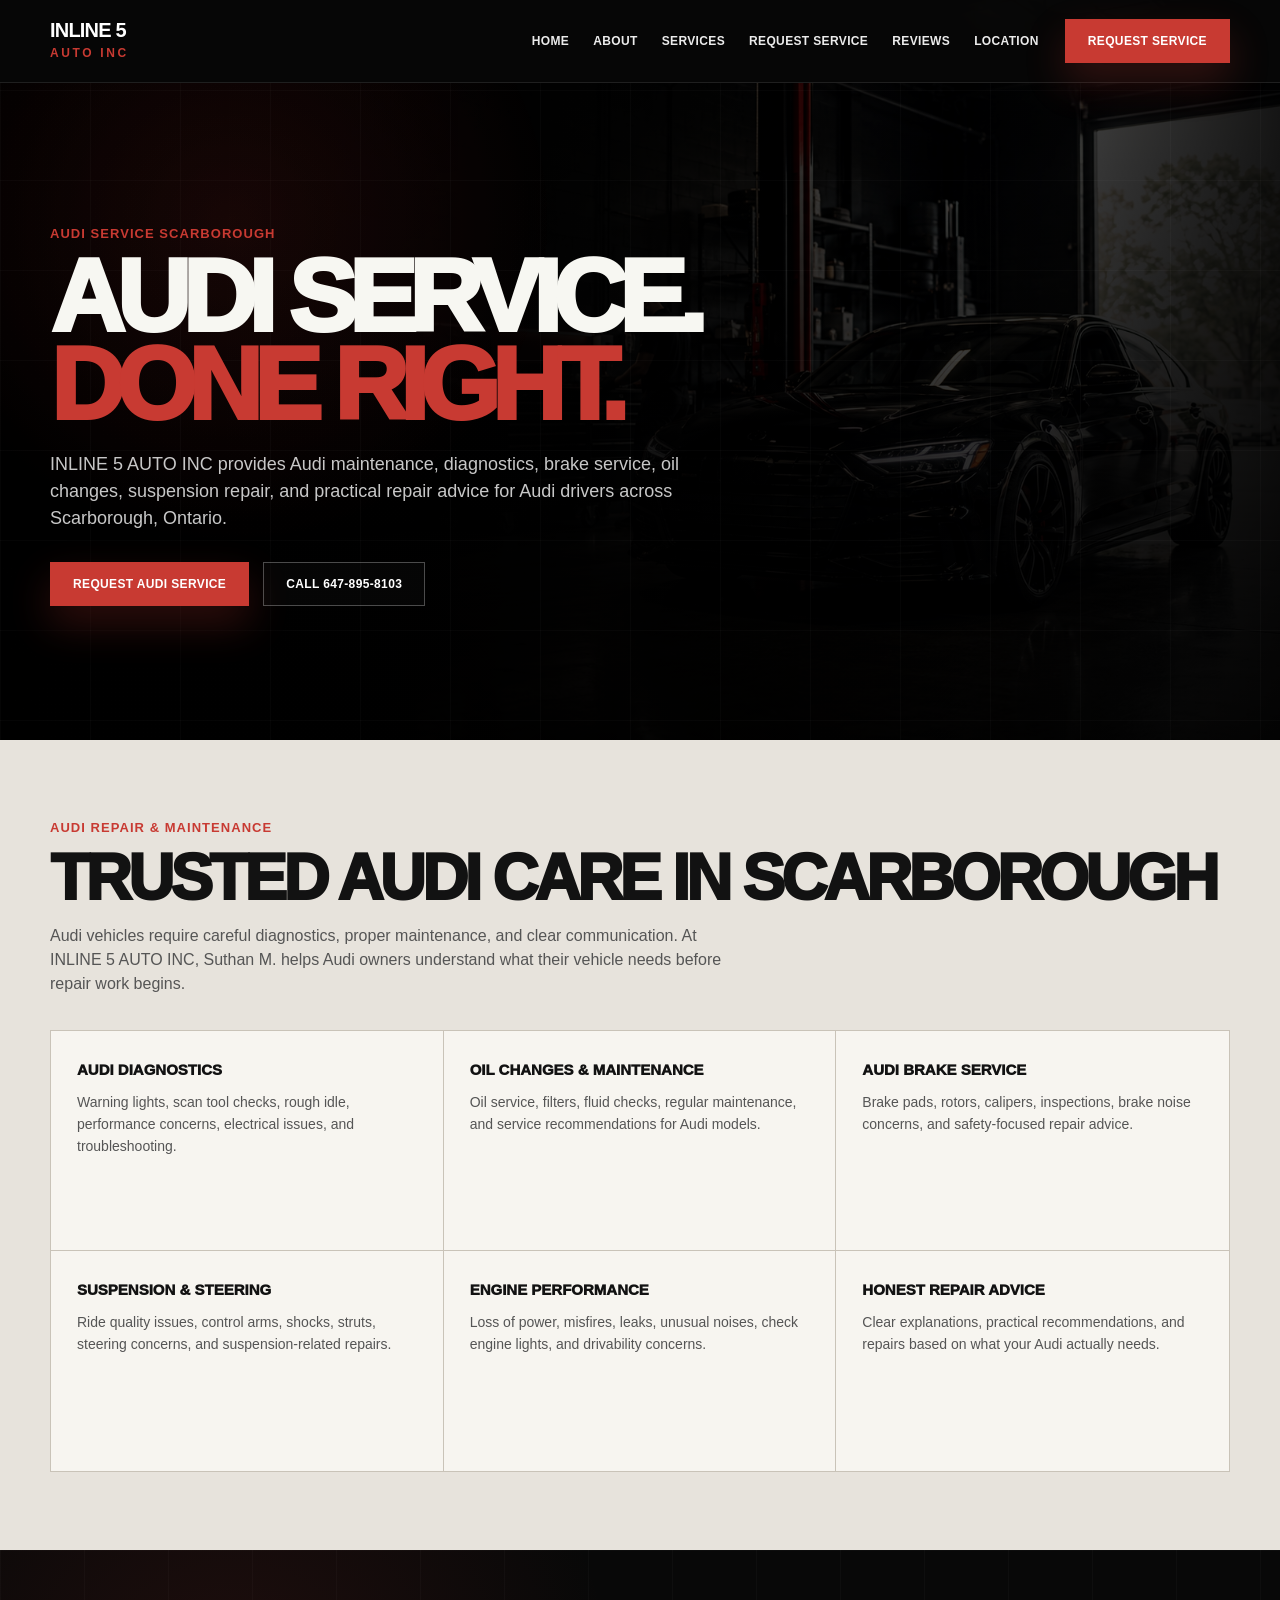
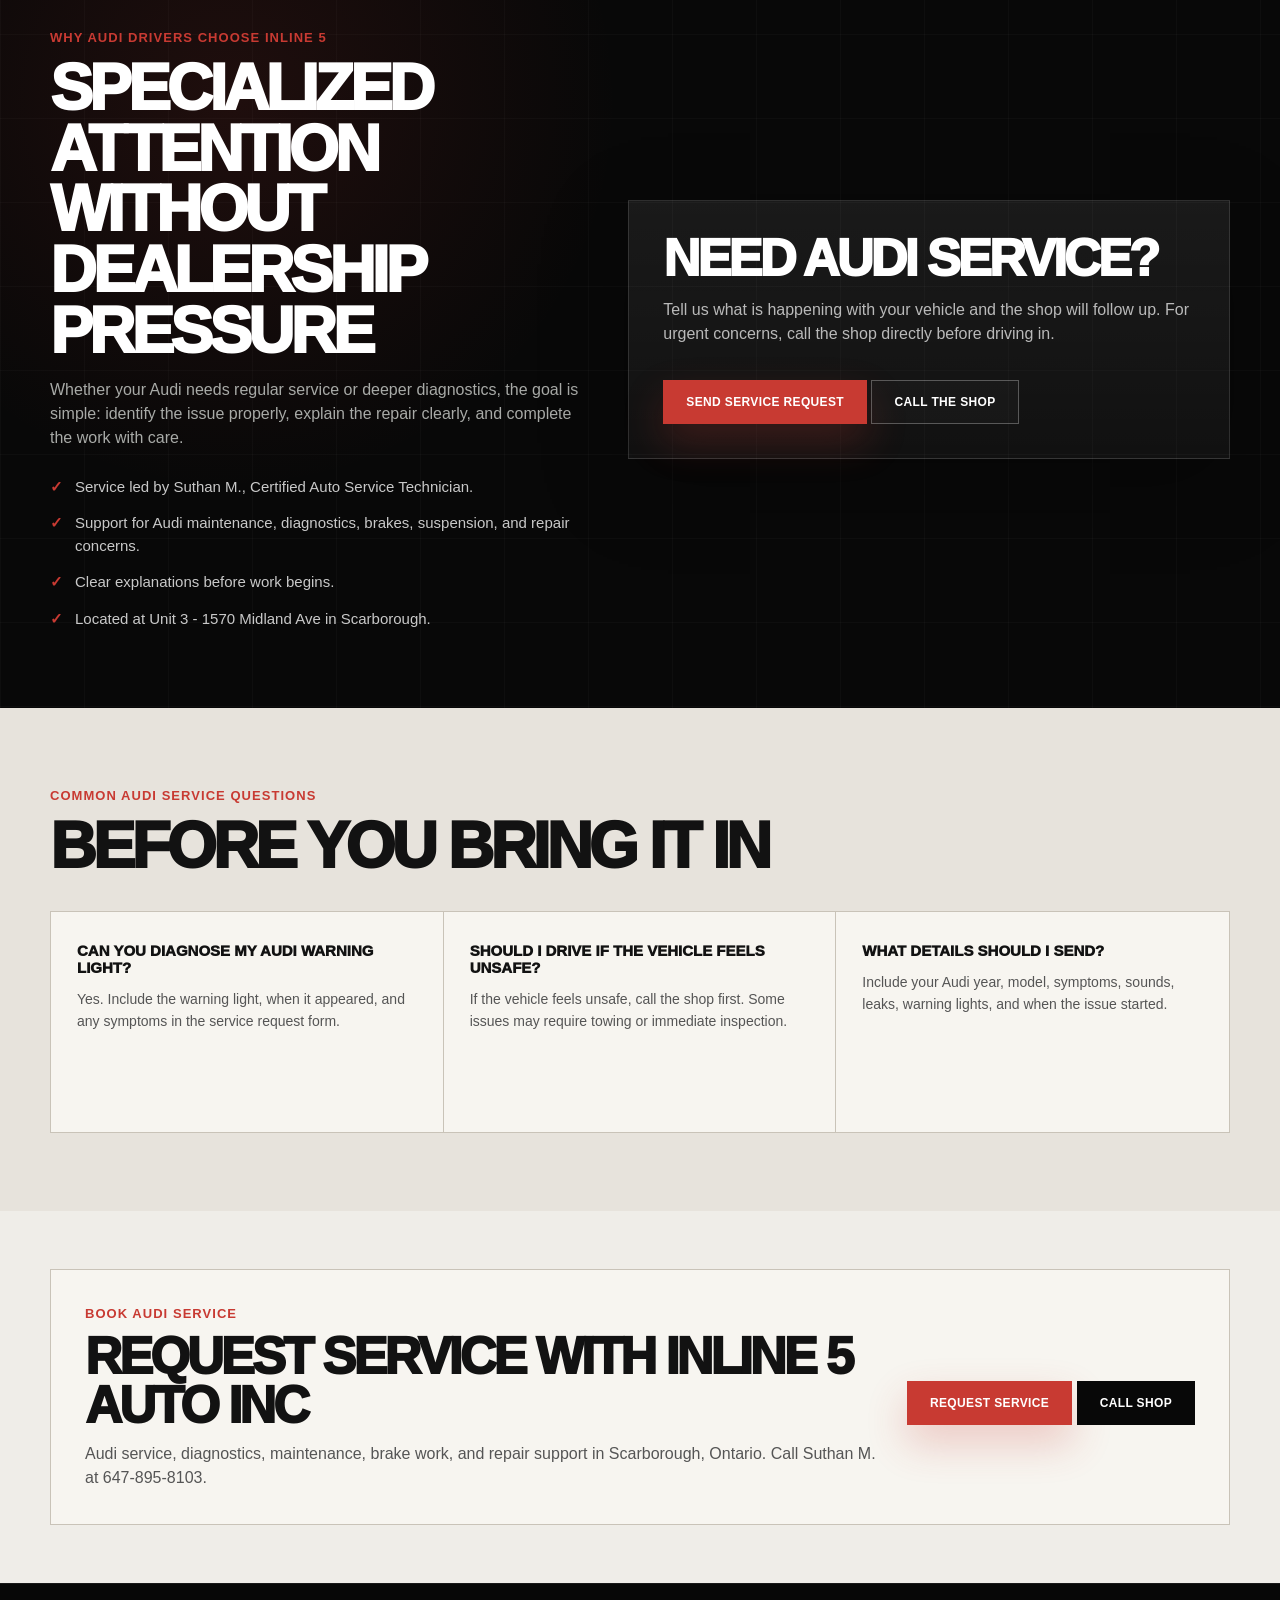
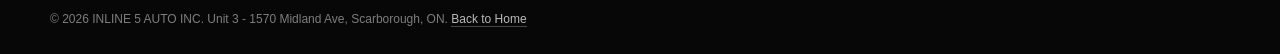
==== audi-service-scarborough.html @ 6f933001 "Add service SEO pages and homepage links" ====
﻿<!DOCTYPE html>
<html lang="en">
<head>
  <meta charset="UTF-8" />
  <meta name="viewport" content="width=device-width, initial-scale=1.0" />

  <link rel="icon" href="/assets/imgs/inline5.svg" type="image/svg+xml" />
  <link rel="shortcut icon" href="/assets/imgs/inline5.svg" type="image/svg+xml" />

  <title>Audi Service Scarborough | INLINE 5 AUTO INC</title>
  <meta
    name="description"
    content="INLINE 5 AUTO INC provides Audi service, diagnostics, oil changes, brake service, suspension repair and maintenance in Scarborough, Ontario. Call Suthan M. at 647-895-8103."
  />

  <meta name="robots" content="index, follow" />
  <meta name="theme-color" content="#070707" />
  <link rel="canonical" href="https://inline5autoinc.ca/audi-service-scarborough.html" />

  <meta property="og:title" content="Audi Service Scarborough | INLINE 5 AUTO INC" />
  <meta property="og:description" content="Audi diagnostics, maintenance, brake service, oil changes and repair support in Scarborough, Ontario." />
  <meta property="og:type" content="website" />
  <meta property="og:url" content="https://inline5autoinc.ca/audi-service-scarborough.html" />
  <meta property="og:site_name" content="INLINE 5 AUTO INC" />
  <meta property="og:image" content="https://inline5autoinc.ca/assets/imgs/Inline5autocard.png" />

  <script type="application/ld+json">
  {
    "@context": "https://schema.org",
    "@type": "Service",
    "name": "Audi Service in Scarborough",
    "serviceType": "Audi repair, diagnostics and maintenance",
    "provider": {
      "@type": "AutoRepair",
      "name": "INLINE 5 AUTO INC",
      "url": "https://inline5autoinc.ca/",
      "telephone": "+1-647-895-8103",
      "address": {
        "@type": "PostalAddress",
        "streetAddress": "Unit 3 - 1570 Midland Ave",
        "addressLocality": "Scarborough",
        "addressRegion": "ON",
        "addressCountry": "CA"
      }
    },
    "areaServed": {
      "@type": "Place",
      "name": "Scarborough, Ontario"
    },
    "url": "https://inline5autoinc.ca/audi-service-scarborough.html"
  }
  </script>

  <style>
    :root {
      --bg: #070707;
      --text: #f7f7f2;
      --muted: #a8aaa7;
      --red: #c83a32;
      --red-bright: #d84840;
      --off: #e7e3dc;
      --stone-soft: #efede8;
      --card-light: #f7f5f0;
      --dark-text: #121212;
      --line-light: #c9c3b8;
      --container: 1180px;
      --shadow: 0 24px 80px rgba(0, 0, 0, 0.28);
    }

    * {
      margin: 0;
      padding: 0;
      box-sizing: border-box;
    }

    html {
      scroll-behavior: smooth;
    }

    body {
      font-family: Arial, Helvetica, sans-serif;
      background: var(--bg);
      color: var(--text);
      line-height: 1.5;
      overflow-x: hidden;
    }

    img {
      width: 100%;
      display: block;
    }

    a {
      color: inherit;
      text-decoration: none;
    }

    .container {
      width: min(var(--container), calc(100% - 40px));
      margin: 0 auto;
    }

    .btn {
      display: inline-flex;
      align-items: center;
      justify-content: center;
      gap: 10px;
      border: 1px solid transparent;
      padding: 15px 22px;
      font-size: 12px;
      line-height: 1;
      font-weight: 900;
      text-transform: uppercase;
      letter-spacing: 0.03em;
      cursor: pointer;
      transition: 0.25s ease;
      white-space: nowrap;
    }

    .btn-primary {
      background: var(--red);
      color: white;
      box-shadow: 0 18px 40px rgba(200, 58, 50, 0.24);
    }

    .btn-primary:hover {
      background: var(--red-bright);
      transform: translateY(-2px);
    }

    .btn-outline {
      border-color: rgba(255, 255, 255, 0.28);
      color: white;
      background: rgba(255, 255, 255, 0.02);
    }

    .btn-outline:hover {
      background: white;
      color: black;
    }

    .eyebrow {
      color: var(--red);
      font-size: 13px;
      font-weight: 900;
      letter-spacing: 0.08em;
      text-transform: uppercase;
      margin-bottom: 10px;
    }

    .section-title {
      font-size: clamp(34px, 5vw, 64px);
      line-height: 0.95;
      letter-spacing: -0.06em;
      text-transform: uppercase;
      font-weight: 950;
    }

    .section-copy {
      color: var(--muted);
      max-width: 680px;
      margin-top: 16px;
      font-size: 16px;
    }

    .header {
      position: fixed;
      top: 0;
      left: 0;
      width: 100%;
      z-index: 50;
      background: rgba(7, 7, 7, 0.96);
      backdrop-filter: blur(18px);
      border-bottom: 1px solid rgba(255, 255, 255, 0.1);
    }

    .nav {
      height: 82px;
      display: flex;
      align-items: center;
      justify-content: space-between;
      gap: 26px;
    }

    .brand strong {
      display: block;
      color: white;
      font-size: 20px;
      line-height: 0.9;
      letter-spacing: -0.04em;
      text-transform: uppercase;
    }

    .brand span {
      display: block;
      color: var(--red);
      font-size: 12px;
      font-weight: 900;
      letter-spacing: 0.22em;
      text-transform: uppercase;
      margin-top: 5px;
    }

    .nav-links {
      display: flex;
      align-items: center;
      gap: 24px;
      margin-left: auto;
    }

    .nav-links a {
      color: white;
      font-size: 12px;
      font-weight: 900;
      letter-spacing: 0.03em;
      text-transform: uppercase;
      opacity: 0.92;
    }

    .hero {
      min-height: 740px;
      position: relative;
      display: flex;
      align-items: center;
      overflow: hidden;
      isolation: isolate;
      background: #060606;
      padding-top: 90px;
    }

    .hero::before {
      content: "";
      position: absolute;
      inset: 0;
      background:
        linear-gradient(90deg, rgba(0, 0, 0, 0.97) 0%, rgba(0, 0, 0, 0.86) 42%, rgba(0, 0, 0, 0.28) 75%, rgba(0, 0, 0, 0.82) 100%),
        linear-gradient(to bottom, rgba(0, 0, 0, 0.35), rgba(0, 0, 0, 0.92));
      z-index: -1;
    }

    .hero::after {
      content: "";
      position: absolute;
      inset: 0;
      background-image:
        radial-gradient(circle at 18% 30%, rgba(200, 58, 50, 0.18), transparent 28%),
        linear-gradient(rgba(255, 255, 255, 0.035) 1px, transparent 1px),
        linear-gradient(90deg, rgba(255, 255, 255, 0.035) 1px, transparent 1px);
      background-size: auto, 90px 90px, 90px 90px;
      z-index: -1;
      opacity: 0.65;
    }

    .hero-bg {
      position: absolute;
      inset: 0;
      z-index: -2;
    }

    .hero-bg img {
      height: 100%;
      object-fit: cover;
      object-position: center right;
      filter: saturate(0.95) contrast(1.08) brightness(0.82);
    }

    .hero-content {
      max-width: 760px;
    }

    .hero h1 {
      font-size: clamp(58px, 8vw, 112px);
      line-height: 0.86;
      letter-spacing: -0.08em;
      text-transform: uppercase;
      font-weight: 1000;
    }

    .hero h1 span {
      color: var(--red);
      display: block;
    }

    .hero p {
      color: rgba(255, 255, 255, 0.78);
      max-width: 640px;
      font-size: 18px;
      margin: 22px 0 30px;
    }

    .hero-buttons {
      display: flex;
      gap: 14px;
      flex-wrap: wrap;
    }

    .section-light {
      background: var(--off);
      color: var(--dark-text);
      padding: 78px 0;
    }

    .section-dark {
      background:
        radial-gradient(circle at 18% 20%, rgba(200, 58, 50, 0.12), transparent 32%),
        linear-gradient(rgba(255, 255, 255, 0.025) 1px, transparent 1px),
        linear-gradient(90deg, rgba(255, 255, 255, 0.025) 1px, transparent 1px),
        #080808;
      background-size: auto, 84px 84px, 84px 84px;
      padding: 78px 0;
      color: white;
    }

    .grid-3 {
      display: grid;
      grid-template-columns: repeat(3, 1fr);
      border: 1px solid var(--line-light);
      margin-top: 34px;
      background: var(--card-light);
    }

    .card {
      padding: 30px 26px;
      border-right: 1px solid var(--line-light);
      border-bottom: 1px solid var(--line-light);
      min-height: 220px;
    }

    .card:nth-child(3n) {
      border-right: 0;
    }

    .card:nth-last-child(-n+3) {
      border-bottom: 0;
    }

    .card h3 {
      font-size: 15px;
      line-height: 1.15;
      text-transform: uppercase;
      font-weight: 950;
      margin-bottom: 12px;
    }

    .card p {
      color: #555;
      font-size: 14px;
      line-height: 1.58;
    }

    .split {
      display: grid;
      grid-template-columns: 0.95fr 1.05fr;
      gap: 34px;
      align-items: center;
    }

    .panel {
      border: 1px solid rgba(255, 255, 255, 0.12);
      background: linear-gradient(180deg, rgba(255, 255, 255, 0.075), rgba(255, 255, 255, 0.035));
      padding: 34px;
      box-shadow: var(--shadow);
    }

    .panel h3 {
      font-size: clamp(30px, 4vw, 52px);
      line-height: 0.95;
      letter-spacing: -0.06em;
      text-transform: uppercase;
      font-weight: 1000;
      margin-bottom: 14px;
    }

    .panel p {
      color: rgba(255, 255, 255, 0.7);
      margin-bottom: 22px;
    }

    .check-list {
      display: grid;
      gap: 14px;
      margin-top: 26px;
    }

    .check-list li {
      list-style: none;
      display: flex;
      gap: 12px;
      color: rgba(255, 255, 255, 0.78);
      font-size: 15px;
    }

    .check-list li::before {
      content: "✓";
      color: var(--red);
      font-weight: 900;
    }

    .contact-strip {
      background: var(--stone-soft);
      color: var(--dark-text);
      padding: 58px 0;
    }

    .contact-box {
      display: grid;
      grid-template-columns: 1fr auto;
      align-items: center;
      gap: 24px;
      background: var(--card-light);
      border: 1px solid var(--line-light);
      padding: 34px;
    }

    .contact-box h2 {
      font-size: clamp(30px, 4vw, 52px);
      line-height: 0.95;
      letter-spacing: -0.06em;
      text-transform: uppercase;
      font-weight: 1000;
    }

    .contact-box p {
      color: #555;
      margin-top: 12px;
    }

    .footer {
      background: #070707;
      border-top: 1px solid rgba(255, 255, 255, 0.08);
      padding: 26px 0;
      color: rgba(255, 255, 255, 0.48);
      font-size: 12px;
    }

    .footer a {
      color: rgba(255, 255, 255, 0.72);
      border-bottom: 1px solid rgba(255, 255, 255, 0.25);
    }

    @media (max-width: 900px) {
      .nav-links {
        display: none;
      }

      .hero {
        min-height: auto;
        padding: 120px 0 70px;
      }

      .hero-bg img {
        object-position: 68% center;
        opacity: 0.78;
      }

      .hero h1 {
        font-size: clamp(48px, 15vw, 72px);
      }

      .grid-3,
      .split,
      .contact-box {
        grid-template-columns: 1fr;
      }

      .card,
      .card:nth-child(3n) {
        border-right: 0;
      }

      .card {
        border-bottom: 1px solid var(--line-light);
      }

      .card:last-child {
        border-bottom: 0;
      }

      .section-light,
      .section-dark {
        padding: 56px 0;
      }

      .hero-buttons {
        display: grid;
        grid-template-columns: 1fr;
      }

      .btn {
        width: 100%;
      }
    }
  </style>
</head>

<body>
  <header class="header">
    <div class="container nav">
      <a href="/" class="brand" aria-label="INLINE 5 AUTO INC Home">
        <strong>INLINE 5</strong>
        <span>Auto Inc</span>
      </a>

      <nav class="nav-links" aria-label="Primary navigation">
        <a href="/">Home</a>
        <a href="/#about">About</a>
        <a href="/#services">Services</a>
        <a href="/#service-request">Request Service</a>
        <a href="/#reviews">Reviews</a>
        <a href="/#location">Location</a>
      </nav>

      <a class="btn btn-primary" href="/#service-request">Request Service</a>
    </div>
  </header>

  <main>
    <section class="hero">
      <div class="hero-bg">
        <img
          src="./assets/imgs/heroimage.png"
          alt="Audi service and auto repair garage in Scarborough"
          fetchpriority="high"
        />
      </div>

      <div class="container">
        <div class="hero-content">
          <div class="eyebrow">Audi Service Scarborough</div>
          <h1>Audi Service. <span>Done Right.</span></h1>
          <p>
            INLINE 5 AUTO INC provides Audi maintenance, diagnostics, brake service,
            oil changes, suspension repair, and practical repair advice for Audi drivers
            across Scarborough, Ontario.
          </p>

          <div class="hero-buttons">
            <a href="/#service-request" class="btn btn-primary">Request Audi Service</a>
            <a href="tel:16478958103" class="btn btn-outline">Call 647-895-8103</a>
          </div>
        </div>
      </div>
    </section>

    <section class="section-light">
      <div class="container">
        <div class="eyebrow">Audi Repair & Maintenance</div>
        <h2 class="section-title">Trusted Audi Care In Scarborough</h2>
        <p class="section-copy" style="color:#555;">
          Audi vehicles require careful diagnostics, proper maintenance, and clear communication.
          At INLINE 5 AUTO INC, Suthan M. helps Audi owners understand what their vehicle needs
          before repair work begins.
        </p>

        <div class="grid-3">
          <article class="card">
            <h3>Audi Diagnostics</h3>
            <p>Warning lights, scan tool checks, rough idle, performance concerns, electrical issues, and troubleshooting.</p>
          </article>

          <article class="card">
            <h3>Oil Changes & Maintenance</h3>
            <p>Oil service, filters, fluid checks, regular maintenance, and service recommendations for Audi models.</p>
          </article>

          <article class="card">
            <h3>Audi Brake Service</h3>
            <p>Brake pads, rotors, calipers, inspections, brake noise concerns, and safety-focused repair advice.</p>
          </article>

          <article class="card">
            <h3>Suspension & Steering</h3>
            <p>Ride quality issues, control arms, shocks, struts, steering concerns, and suspension-related repairs.</p>
          </article>

          <article class="card">
            <h3>Engine Performance</h3>
            <p>Loss of power, misfires, leaks, unusual noises, check engine lights, and drivability concerns.</p>
          </article>

          <article class="card">
            <h3>Honest Repair Advice</h3>
            <p>Clear explanations, practical recommendations, and repairs based on what your Audi actually needs.</p>
          </article>
        </div>
      </div>
    </section>

    <section class="section-dark">
      <div class="container split">
        <div>
          <div class="eyebrow">Why Audi Drivers Choose INLINE 5</div>
          <h2 class="section-title">Specialized Attention Without Dealership Pressure</h2>
          <p class="section-copy">
            Whether your Audi needs regular service or deeper diagnostics, the goal is simple:
            identify the issue properly, explain the repair clearly, and complete the work with care.
          </p>

          <ul class="check-list">
            <li>Service led by Suthan M., Certified Auto Service Technician.</li>
            <li>Support for Audi maintenance, diagnostics, brakes, suspension, and repair concerns.</li>
            <li>Clear explanations before work begins.</li>
            <li>Located at Unit 3 - 1570 Midland Ave in Scarborough.</li>
          </ul>
        </div>

        <div class="panel">
          <h3>Need Audi Service?</h3>
          <p>
            Tell us what is happening with your vehicle and the shop will follow up.
            For urgent concerns, call the shop directly before driving in.
          </p>

          <a href="/#service-request" class="btn btn-primary">Send Service Request</a>
          <a href="tel:16478958103" class="btn btn-outline" style="margin-top:12px;">Call The Shop</a>
        </div>
      </div>
    </section>

    <section class="section-light">
      <div class="container">
        <div class="eyebrow">Common Audi Service Questions</div>
        <h2 class="section-title">Before You Bring It In</h2>

        <div class="grid-3">
          <article class="card">
            <h3>Can You Diagnose My Audi Warning Light?</h3>
            <p>Yes. Include the warning light, when it appeared, and any symptoms in the service request form.</p>
          </article>

          <article class="card">
            <h3>Should I Drive If The Vehicle Feels Unsafe?</h3>
            <p>If the vehicle feels unsafe, call the shop first. Some issues may require towing or immediate inspection.</p>
          </article>

          <article class="card">
            <h3>What Details Should I Send?</h3>
            <p>Include your Audi year, model, symptoms, sounds, leaks, warning lights, and when the issue started.</p>
          </article>
        </div>
      </div>
    </section>

    <section class="contact-strip">
      <div class="container">
        <div class="contact-box">
          <div>
            <div class="eyebrow">Book Audi Service</div>
            <h2>Request Service With INLINE 5 AUTO INC</h2>
            <p>
              Audi service, diagnostics, maintenance, brake work, and repair support in Scarborough, Ontario.
              Call Suthan M. at 647-895-8103.
            </p>
          </div>

          <div>
            <a href="/#service-request" class="btn btn-primary">Request Service</a>
            <a href="tel:16478958103" class="btn" style="margin-top:12px;background:#080808;color:#fff;">Call Shop</a>
          </div>
        </div>
      </div>
    </section>
  </main>

  <footer class="footer">
    <div class="container">
      © 2026 INLINE 5 AUTO INC. Unit 3 - 1570 Midland Ave, Scarborough, ON.
      <a href="/">Back to Home</a>
    </div>
  </footer>
</body>
</html>
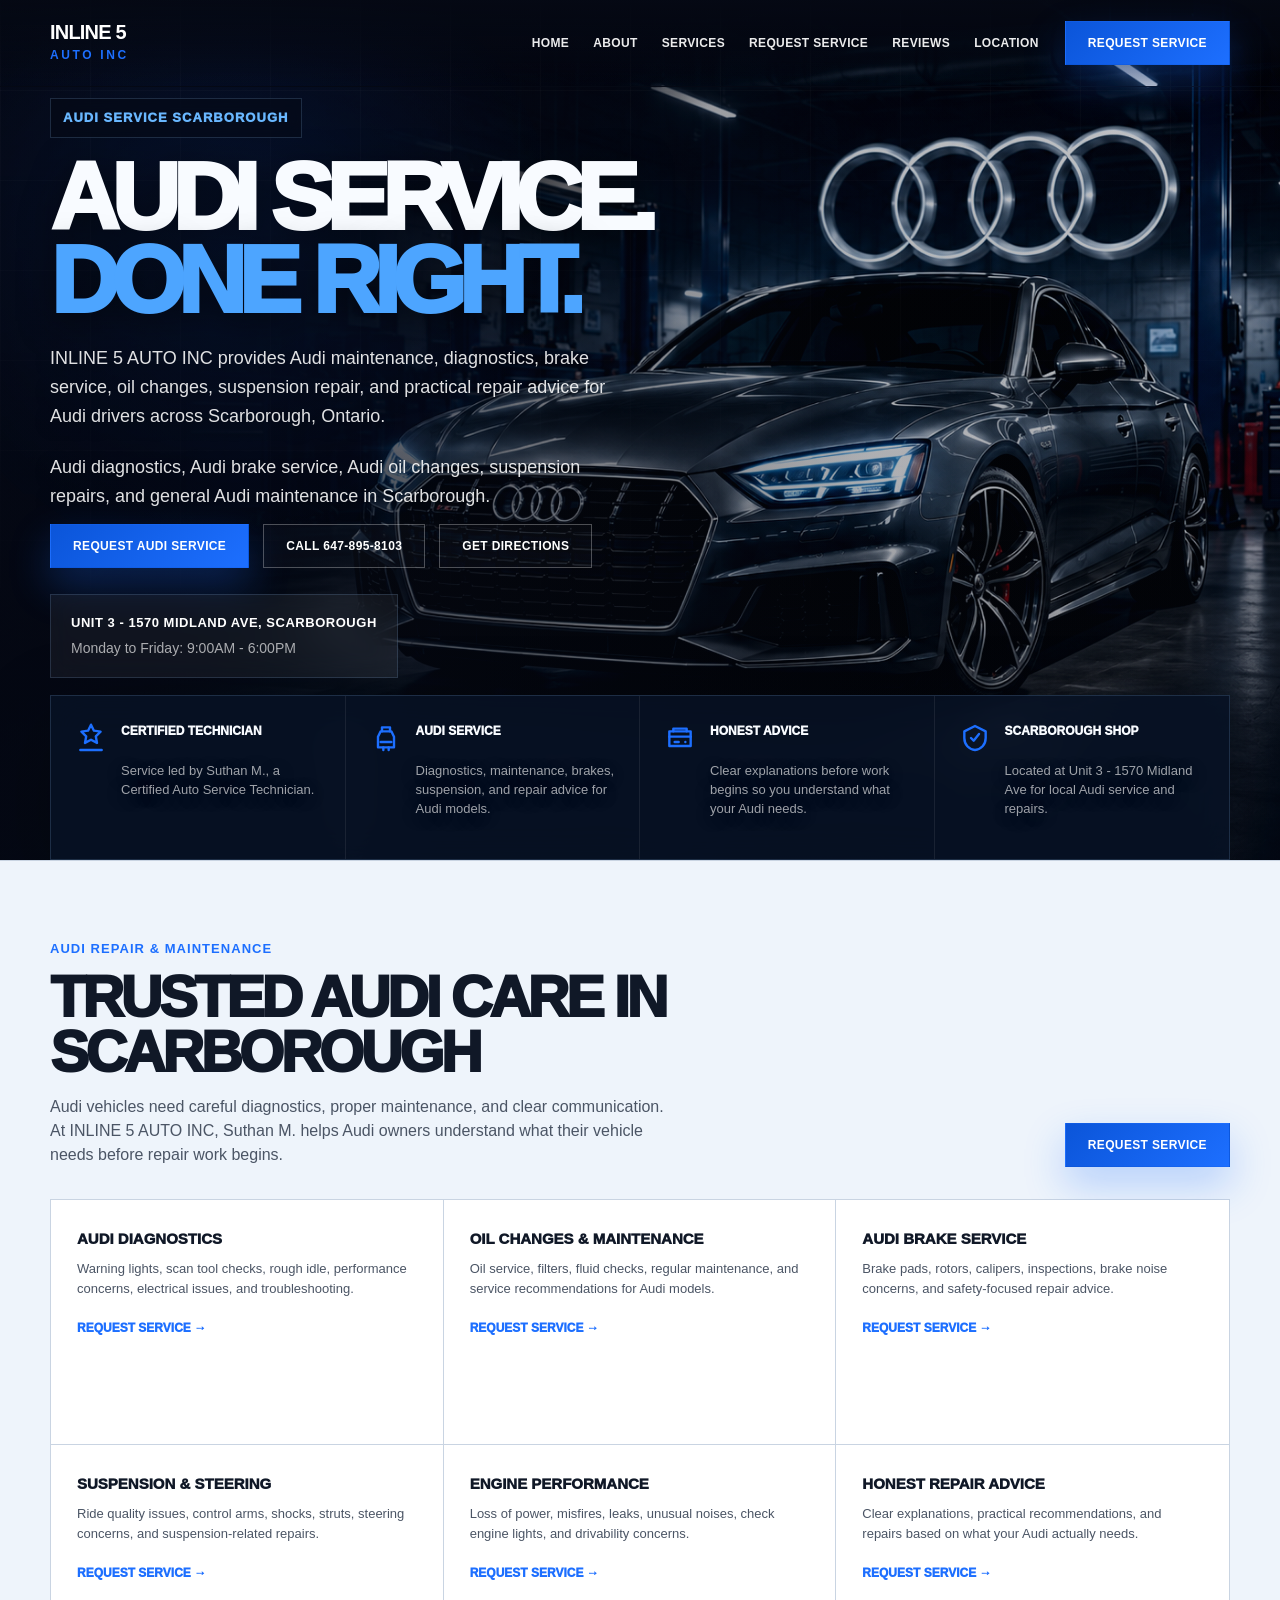
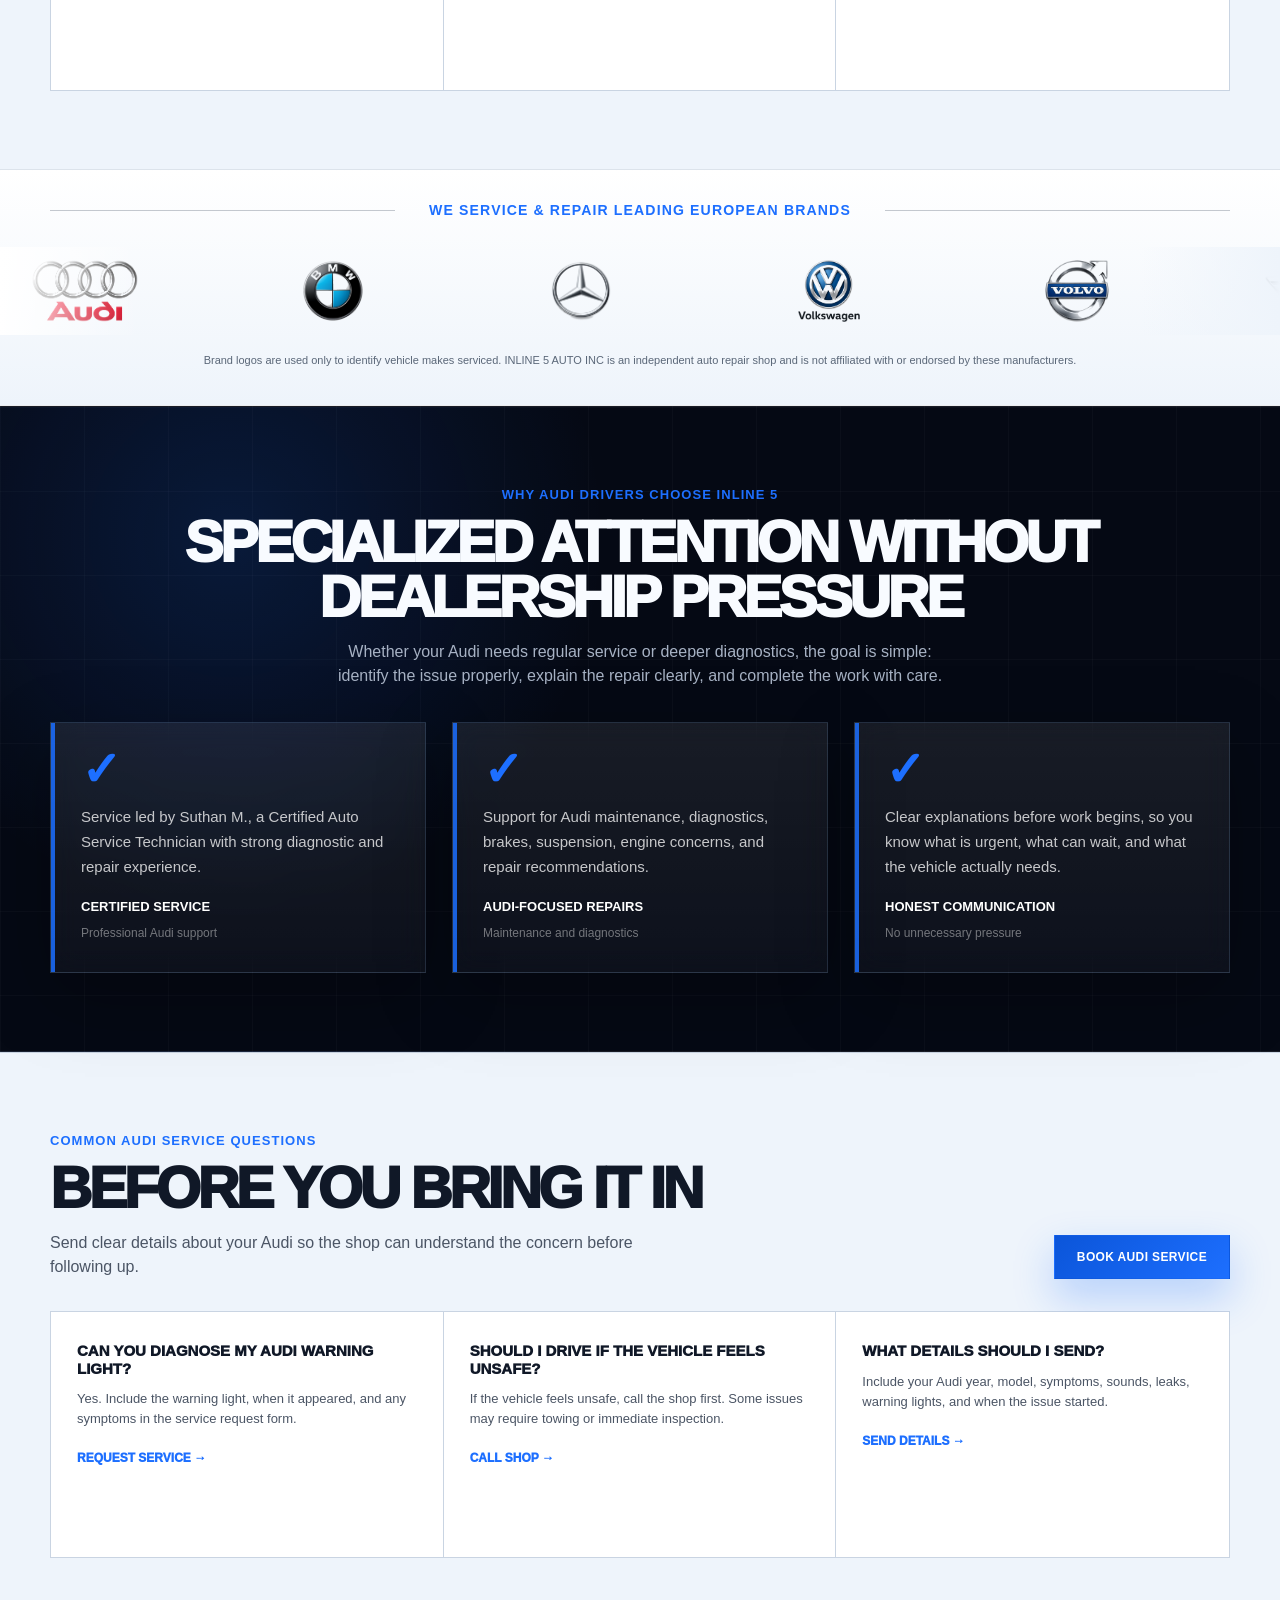
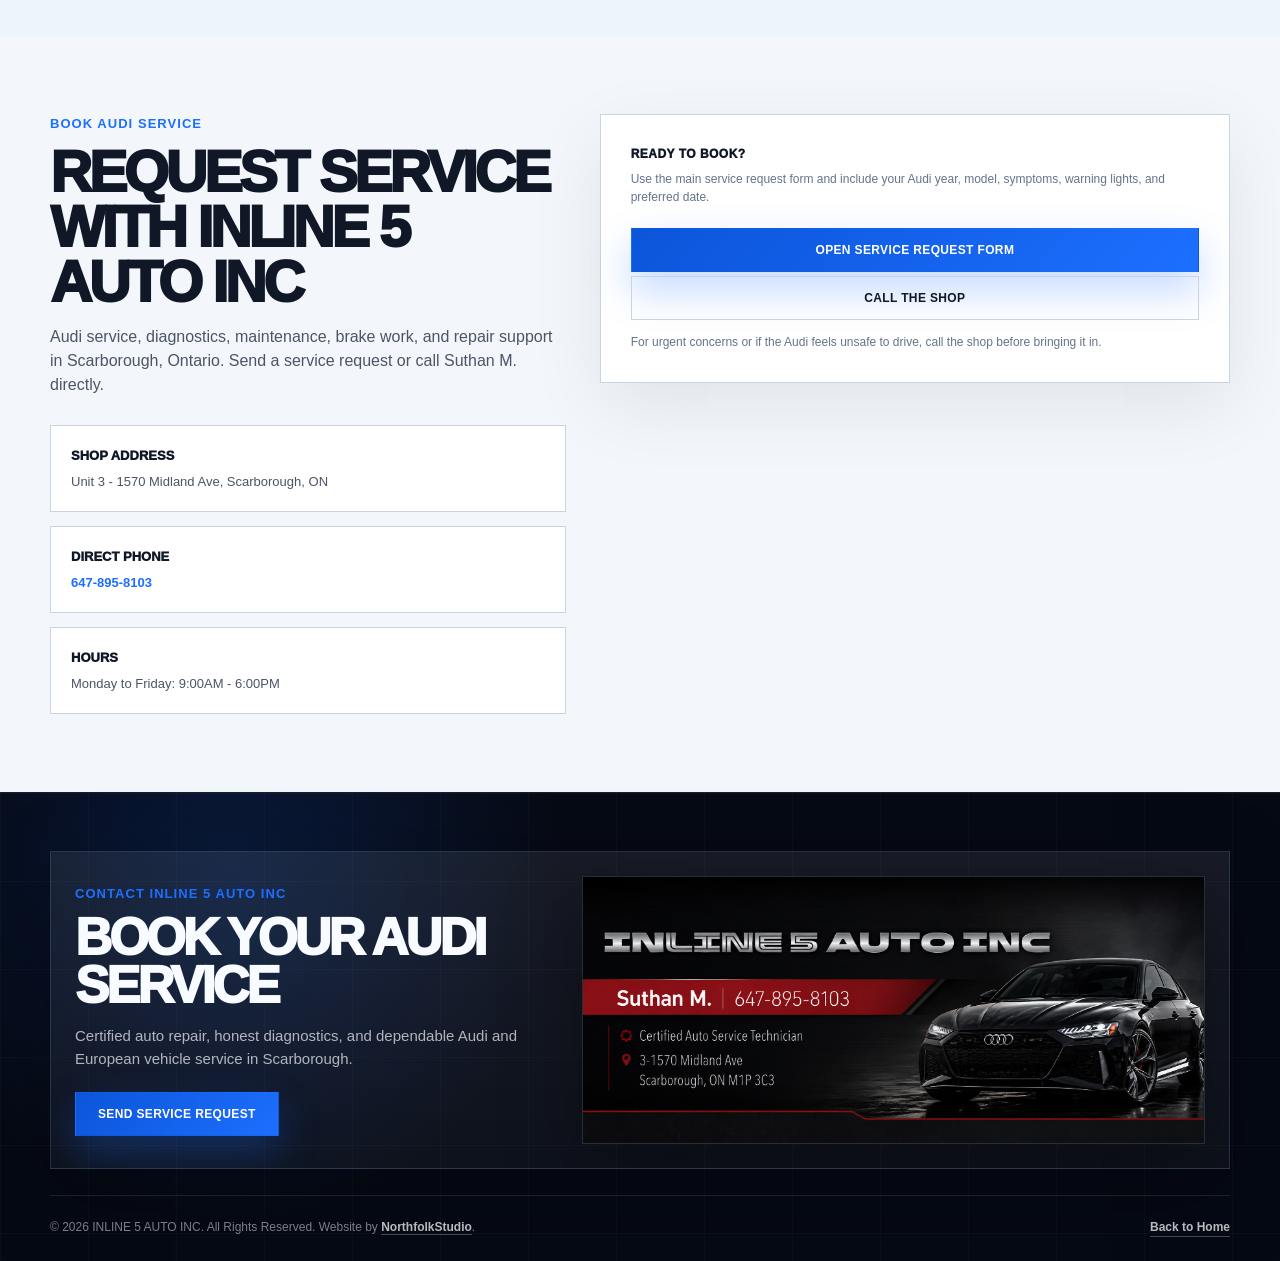
==== commit 1e7257ab: "Deploy updated Inline5 Auto site" ====
--- a/audi-service-scarborough.html
+++ b/audi-service-scarborough.html
@@ -8,13 +8,14 @@
   <link rel="shortcut icon" href="/assets/imgs/inline5.svg" type="image/svg+xml" />
 
   <title>Audi Service Scarborough | INLINE 5 AUTO INC</title>
+
   <meta
     name="description"
     content="INLINE 5 AUTO INC provides Audi service, diagnostics, oil changes, brake service, suspension repair and maintenance in Scarborough, Ontario. Call Suthan M. at 647-895-8103."
   />
 
   <meta name="robots" content="index, follow" />
-  <meta name="theme-color" content="#070707" />
+  <meta name="theme-color" content="#050914" />
   <link rel="canonical" href="https://inline5autoinc.ca/audi-service-scarborough.html" />
 
   <meta property="og:title" content="Audi Service Scarborough | INLINE 5 AUTO INC" />
@@ -23,6 +24,13 @@
   <meta property="og:url" content="https://inline5autoinc.ca/audi-service-scarborough.html" />
   <meta property="og:site_name" content="INLINE 5 AUTO INC" />
   <meta property="og:image" content="https://inline5autoinc.ca/assets/imgs/Inline5autocard.png" />
+
+  <meta name="twitter:card" content="summary_large_image" />
+  <meta name="twitter:title" content="Audi Service Scarborough | INLINE 5 AUTO INC" />
+  <meta name="twitter:description" content="Audi diagnostics, maintenance, brake service, oil changes and repair support in Scarborough, Ontario." />
+  <meta name="twitter:image" content="https://inline5autoinc.ca/assets/imgs/Inline5autocard.png" />
+
+  <link rel="stylesheet" href="./assets/css/styles.css" />
 
   <script type="application/ld+json">
   {
@@ -50,623 +58,493 @@
     "url": "https://inline5autoinc.ca/audi-service-scarborough.html"
   }
   </script>
-
-  <style>
-    :root {
-      --bg: #070707;
-      --text: #f7f7f2;
-      --muted: #a8aaa7;
-      --red: #c83a32;
-      --red-bright: #d84840;
-      --off: #e7e3dc;
-      --stone-soft: #efede8;
-      --card-light: #f7f5f0;
-      --dark-text: #121212;
-      --line-light: #c9c3b8;
-      --container: 1180px;
-      --shadow: 0 24px 80px rgba(0, 0, 0, 0.28);
-    }
-
-    * {
-      margin: 0;
-      padding: 0;
-      box-sizing: border-box;
-    }
-
-    html {
-      scroll-behavior: smooth;
-    }
-
-    body {
-      font-family: Arial, Helvetica, sans-serif;
-      background: var(--bg);
-      color: var(--text);
-      line-height: 1.5;
-      overflow-x: hidden;
-    }
-
-    img {
-      width: 100%;
-      display: block;
-    }
-
-    a {
-      color: inherit;
-      text-decoration: none;
-    }
-
-    .container {
-      width: min(var(--container), calc(100% - 40px));
-      margin: 0 auto;
-    }
-
-    .btn {
-      display: inline-flex;
-      align-items: center;
-      justify-content: center;
-      gap: 10px;
-      border: 1px solid transparent;
-      padding: 15px 22px;
-      font-size: 12px;
-      line-height: 1;
-      font-weight: 900;
-      text-transform: uppercase;
-      letter-spacing: 0.03em;
-      cursor: pointer;
-      transition: 0.25s ease;
-      white-space: nowrap;
-    }
-
-    .btn-primary {
-      background: var(--red);
-      color: white;
-      box-shadow: 0 18px 40px rgba(200, 58, 50, 0.24);
-    }
-
-    .btn-primary:hover {
-      background: var(--red-bright);
-      transform: translateY(-2px);
-    }
-
-    .btn-outline {
-      border-color: rgba(255, 255, 255, 0.28);
-      color: white;
-      background: rgba(255, 255, 255, 0.02);
-    }
-
-    .btn-outline:hover {
-      background: white;
-      color: black;
-    }
-
-    .eyebrow {
-      color: var(--red);
-      font-size: 13px;
-      font-weight: 900;
-      letter-spacing: 0.08em;
-      text-transform: uppercase;
-      margin-bottom: 10px;
-    }
-
-    .section-title {
-      font-size: clamp(34px, 5vw, 64px);
-      line-height: 0.95;
-      letter-spacing: -0.06em;
-      text-transform: uppercase;
-      font-weight: 950;
-    }
-
-    .section-copy {
-      color: var(--muted);
-      max-width: 680px;
-      margin-top: 16px;
-      font-size: 16px;
-    }
-
-    .header {
-      position: fixed;
-      top: 0;
-      left: 0;
-      width: 100%;
-      z-index: 50;
-      background: rgba(7, 7, 7, 0.96);
-      backdrop-filter: blur(18px);
-      border-bottom: 1px solid rgba(255, 255, 255, 0.1);
-    }
-
-    .nav {
-      height: 82px;
-      display: flex;
-      align-items: center;
-      justify-content: space-between;
-      gap: 26px;
-    }
-
-    .brand strong {
-      display: block;
-      color: white;
-      font-size: 20px;
-      line-height: 0.9;
-      letter-spacing: -0.04em;
-      text-transform: uppercase;
-    }
-
-    .brand span {
-      display: block;
-      color: var(--red);
-      font-size: 12px;
-      font-weight: 900;
-      letter-spacing: 0.22em;
-      text-transform: uppercase;
-      margin-top: 5px;
-    }
-
-    .nav-links {
-      display: flex;
-      align-items: center;
-      gap: 24px;
-      margin-left: auto;
-    }
-
-    .nav-links a {
-      color: white;
-      font-size: 12px;
-      font-weight: 900;
-      letter-spacing: 0.03em;
-      text-transform: uppercase;
-      opacity: 0.92;
-    }
-
-    .hero {
-      min-height: 740px;
-      position: relative;
-      display: flex;
-      align-items: center;
-      overflow: hidden;
-      isolation: isolate;
-      background: #060606;
-      padding-top: 90px;
-    }
-
-    .hero::before {
-      content: "";
-      position: absolute;
-      inset: 0;
-      background:
-        linear-gradient(90deg, rgba(0, 0, 0, 0.97) 0%, rgba(0, 0, 0, 0.86) 42%, rgba(0, 0, 0, 0.28) 75%, rgba(0, 0, 0, 0.82) 100%),
-        linear-gradient(to bottom, rgba(0, 0, 0, 0.35), rgba(0, 0, 0, 0.92));
-      z-index: -1;
-    }
-
-    .hero::after {
-      content: "";
-      position: absolute;
-      inset: 0;
-      background-image:
-        radial-gradient(circle at 18% 30%, rgba(200, 58, 50, 0.18), transparent 28%),
-        linear-gradient(rgba(255, 255, 255, 0.035) 1px, transparent 1px),
-        linear-gradient(90deg, rgba(255, 255, 255, 0.035) 1px, transparent 1px);
-      background-size: auto, 90px 90px, 90px 90px;
-      z-index: -1;
-      opacity: 0.65;
-    }
-
-    .hero-bg {
-      position: absolute;
-      inset: 0;
-      z-index: -2;
-    }
-
-    .hero-bg img {
-      height: 100%;
-      object-fit: cover;
-      object-position: center right;
-      filter: saturate(0.95) contrast(1.08) brightness(0.82);
-    }
-
-    .hero-content {
-      max-width: 760px;
-    }
-
-    .hero h1 {
-      font-size: clamp(58px, 8vw, 112px);
-      line-height: 0.86;
-      letter-spacing: -0.08em;
-      text-transform: uppercase;
-      font-weight: 1000;
-    }
-
-    .hero h1 span {
-      color: var(--red);
-      display: block;
-    }
-
-    .hero p {
-      color: rgba(255, 255, 255, 0.78);
-      max-width: 640px;
-      font-size: 18px;
-      margin: 22px 0 30px;
-    }
-
-    .hero-buttons {
-      display: flex;
-      gap: 14px;
-      flex-wrap: wrap;
-    }
-
-    .section-light {
-      background: var(--off);
-      color: var(--dark-text);
-      padding: 78px 0;
-    }
-
-    .section-dark {
-      background:
-        radial-gradient(circle at 18% 20%, rgba(200, 58, 50, 0.12), transparent 32%),
-        linear-gradient(rgba(255, 255, 255, 0.025) 1px, transparent 1px),
-        linear-gradient(90deg, rgba(255, 255, 255, 0.025) 1px, transparent 1px),
-        #080808;
-      background-size: auto, 84px 84px, 84px 84px;
-      padding: 78px 0;
-      color: white;
-    }
-
-    .grid-3 {
-      display: grid;
-      grid-template-columns: repeat(3, 1fr);
-      border: 1px solid var(--line-light);
-      margin-top: 34px;
-      background: var(--card-light);
-    }
-
-    .card {
-      padding: 30px 26px;
-      border-right: 1px solid var(--line-light);
-      border-bottom: 1px solid var(--line-light);
-      min-height: 220px;
-    }
-
-    .card:nth-child(3n) {
-      border-right: 0;
-    }
-
-    .card:nth-last-child(-n+3) {
-      border-bottom: 0;
-    }
-
-    .card h3 {
-      font-size: 15px;
-      line-height: 1.15;
-      text-transform: uppercase;
-      font-weight: 950;
-      margin-bottom: 12px;
-    }
-
-    .card p {
-      color: #555;
-      font-size: 14px;
-      line-height: 1.58;
-    }
-
-    .split {
-      display: grid;
-      grid-template-columns: 0.95fr 1.05fr;
-      gap: 34px;
-      align-items: center;
-    }
-
-    .panel {
-      border: 1px solid rgba(255, 255, 255, 0.12);
-      background: linear-gradient(180deg, rgba(255, 255, 255, 0.075), rgba(255, 255, 255, 0.035));
-      padding: 34px;
-      box-shadow: var(--shadow);
-    }
-
-    .panel h3 {
-      font-size: clamp(30px, 4vw, 52px);
-      line-height: 0.95;
-      letter-spacing: -0.06em;
-      text-transform: uppercase;
-      font-weight: 1000;
-      margin-bottom: 14px;
-    }
-
-    .panel p {
-      color: rgba(255, 255, 255, 0.7);
-      margin-bottom: 22px;
-    }
-
-    .check-list {
-      display: grid;
-      gap: 14px;
-      margin-top: 26px;
-    }
-
-    .check-list li {
-      list-style: none;
-      display: flex;
-      gap: 12px;
-      color: rgba(255, 255, 255, 0.78);
-      font-size: 15px;
-    }
-
-    .check-list li::before {
-      content: "✓";
-      color: var(--red);
-      font-weight: 900;
-    }
-
-    .contact-strip {
-      background: var(--stone-soft);
-      color: var(--dark-text);
-      padding: 58px 0;
-    }
-
-    .contact-box {
-      display: grid;
-      grid-template-columns: 1fr auto;
-      align-items: center;
-      gap: 24px;
-      background: var(--card-light);
-      border: 1px solid var(--line-light);
-      padding: 34px;
-    }
-
-    .contact-box h2 {
-      font-size: clamp(30px, 4vw, 52px);
-      line-height: 0.95;
-      letter-spacing: -0.06em;
-      text-transform: uppercase;
-      font-weight: 1000;
-    }
-
-    .contact-box p {
-      color: #555;
-      margin-top: 12px;
-    }
-
-    .footer {
-      background: #070707;
-      border-top: 1px solid rgba(255, 255, 255, 0.08);
-      padding: 26px 0;
-      color: rgba(255, 255, 255, 0.48);
-      font-size: 12px;
-    }
-
-    .footer a {
-      color: rgba(255, 255, 255, 0.72);
-      border-bottom: 1px solid rgba(255, 255, 255, 0.25);
-    }
-
-    @media (max-width: 900px) {
-      .nav-links {
-        display: none;
-      }
-
-      .hero {
-        min-height: auto;
-        padding: 120px 0 70px;
-      }
-
-      .hero-bg img {
-        object-position: 68% center;
-        opacity: 0.78;
-      }
-
-      .hero h1 {
-        font-size: clamp(48px, 15vw, 72px);
-      }
-
-      .grid-3,
-      .split,
-      .contact-box {
-        grid-template-columns: 1fr;
-      }
-
-      .card,
-      .card:nth-child(3n) {
-        border-right: 0;
-      }
-
-      .card {
-        border-bottom: 1px solid var(--line-light);
-      }
-
-      .card:last-child {
-        border-bottom: 0;
-      }
-
-      .section-light,
-      .section-dark {
-        padding: 56px 0;
-      }
-
-      .hero-buttons {
-        display: grid;
-        grid-template-columns: 1fr;
-      }
-
-      .btn {
-        width: 100%;
-      }
-    }
-  </style>
 </head>
 
 <body>
-  <header class="header">
+  <header class="header" id="header">
     <div class="container nav">
       <a href="/" class="brand" aria-label="INLINE 5 AUTO INC Home">
-        <strong>INLINE 5</strong>
-        <span>Auto Inc</span>
+        <span class="brand-text">
+          <strong>INLINE 5</strong>
+          <span>Auto Inc</span>
+        </span>
       </a>
 
       <nav class="nav-links" aria-label="Primary navigation">
         <a href="/">Home</a>
         <a href="/#about">About</a>
         <a href="/#services">Services</a>
-        <a href="/#service-request">Request Service</a>
+        <a href="index.html#service-request">Request Service</a>
         <a href="/#reviews">Reviews</a>
         <a href="/#location">Location</a>
       </nav>
 
-      <a class="btn btn-primary" href="/#service-request">Request Service</a>
+      <div class="nav-actions">
+        <a class="btn btn-primary" href="index.html#service-request">Request Service</a>
+
+        <button
+          class="menu-toggle"
+          id="menuToggle"
+          aria-label="Open navigation menu"
+          aria-expanded="false"
+          aria-controls="mobilePanel"
+        >
+          <svg class="icon" viewBox="0 0 24 24" aria-hidden="true">
+            <path d="M4 7h16M4 12h16M4 17h16"></path>
+          </svg>
+        </button>
+      </div>
+    </div>
+
+    <div class="mobile-panel" id="mobilePanel">
+      <a href="/">Home</a>
+      <a href="/#about">About</a>
+      <a href="/#services">Services</a>
+      <a href="index.html#service-request">Request Service</a>
+      <a href="/#reviews">Reviews</a>
+      <a href="/#location">Location</a>
+      <a href="tel:16478958103">Call 647-895-8103</a>
     </div>
   </header>
 
   <main>
-    <section class="hero">
+    <section class="hero" id="home">
       <div class="hero-bg">
         <img
-          src="./assets/imgs/heroimage.png"
-          alt="Audi service and auto repair garage in Scarborough"
+          src="./assets/imgs/hero-audi-workshop.png"
+          alt="Audi in a professional workshop at Inline 5 Auto Inc"
           fetchpriority="high"
         />
       </div>
 
       <div class="container">
         <div class="hero-content">
-          <div class="eyebrow">Audi Service Scarborough</div>
+          <div class="hero-kicker">Audi Service Scarborough</div>
+
           <h1>Audi Service. <span>Done Right.</span></h1>
+
           <p>
             INLINE 5 AUTO INC provides Audi maintenance, diagnostics, brake service,
             oil changes, suspension repair, and practical repair advice for Audi drivers
             across Scarborough, Ontario.
           </p>
 
+          <p class="hero-seo-line">
+            Audi diagnostics, Audi brake service, Audi oil changes, suspension repairs,
+            and general Audi maintenance in Scarborough.
+          </p>
+
           <div class="hero-buttons">
-            <a href="/#service-request" class="btn btn-primary">Request Audi Service</a>
+            <a href="index.html#service-request" class="btn btn-primary">Request Audi Service</a>
             <a href="tel:16478958103" class="btn btn-outline">Call 647-895-8103</a>
+            <a
+              href="https://www.google.com/maps/search/?api=1&query=1570+Midland+Ave+Unit+3+Scarborough+ON"
+              class="btn btn-outline"
+              target="_blank"
+              rel="noopener"
+            >
+              Get Directions
+            </a>
+          </div>
+
+          <div class="hero-contact-card">
+            <strong>Unit 3 - 1570 Midland Ave, Scarborough</strong>
+            <span>Monday to Friday: 9:00AM - 6:00PM</span>
+          </div>
+        </div>
+      </div>
+
+      <div class="trust-strip">
+        <div class="trust-item">
+          <svg class="icon icon-red" viewBox="0 0 24 24" aria-hidden="true">
+            <path d="M12 2l2.2 4.5 5 .7-3.6 3.5.9 5-4.5-2.4-4.5 2.4.9-5L4.8 7.2l5-.7L12 2z"></path>
+            <path d="M4 21h16"></path>
+          </svg>
+          <div>
+            <h3>Certified Technician</h3>
+            <p>Service led by Suthan M., a Certified Auto Service Technician.</p>
+          </div>
+        </div>
+
+        <div class="trust-item">
+          <svg class="icon icon-red" viewBox="0 0 24 24" aria-hidden="true">
+            <path d="M8 7h8l2 4v8H6v-8l2-4z"></path>
+            <path d="M9 7V4h6v3"></path>
+            <path d="M8 15h8"></path>
+            <path d="M10 19v2M14 19v2"></path>
+          </svg>
+          <div>
+            <h3>Audi Service</h3>
+            <p>Diagnostics, maintenance, brakes, suspension, and repair advice for Audi models.</p>
+          </div>
+        </div>
+
+        <div class="trust-item">
+          <svg class="icon icon-red" viewBox="0 0 24 24" aria-hidden="true">
+            <path d="M4 7h16v11H4z"></path>
+            <path d="M4 11h16"></path>
+            <path d="M8 15h3"></path>
+            <path d="M16 15h.01"></path>
+            <path d="M7 7V5h10v2"></path>
+          </svg>
+          <div>
+            <h3>Honest Advice</h3>
+            <p>Clear explanations before work begins so you understand what your Audi needs.</p>
+          </div>
+        </div>
+
+        <div class="trust-item">
+          <svg class="icon icon-red" viewBox="0 0 24 24" aria-hidden="true">
+            <path d="M12 3l8 4v5c0 5-3.4 8.5-8 9-4.6-.5-8-4-8-9V7l8-4z"></path>
+            <path d="M9 12l2 2 4-5"></path>
+          </svg>
+          <div>
+            <h3>Scarborough Shop</h3>
+            <p>Located at Unit 3 - 1570 Midland Ave for local Audi service and repairs.</p>
           </div>
         </div>
       </div>
     </section>
 
-    <section class="section-light">
+    <section class="services">
       <div class="container">
-        <div class="eyebrow">Audi Repair & Maintenance</div>
-        <h2 class="section-title">Trusted Audi Care In Scarborough</h2>
-        <p class="section-copy" style="color:#555;">
-          Audi vehicles require careful diagnostics, proper maintenance, and clear communication.
-          At INLINE 5 AUTO INC, Suthan M. helps Audi owners understand what their vehicle needs
-          before repair work begins.
-        </p>
-
-        <div class="grid-3">
-          <article class="card">
+        <div class="section-head-row">
+          <div>
+            <div class="eyebrow">Audi Repair & Maintenance</div>
+            <h2 class="section-title">Trusted Audi Care In Scarborough</h2>
+
+            <p class="section-copy light-copy">
+              Audi vehicles need careful diagnostics, proper maintenance, and clear communication.
+              At INLINE 5 AUTO INC, Suthan M. helps Audi owners understand what their vehicle needs
+              before repair work begins.
+            </p>
+          </div>
+
+          <a href="index.html#service-request" class="btn btn-primary">Request Service</a>
+        </div>
+
+        <div class="service-grid">
+          <article class="service-card">
             <h3>Audi Diagnostics</h3>
             <p>Warning lights, scan tool checks, rough idle, performance concerns, electrical issues, and troubleshooting.</p>
-          </article>
-
-          <article class="card">
+            <a href="index.html#service-request" class="learn-link">Request Service →</a>
+          </article>
+
+          <article class="service-card">
             <h3>Oil Changes & Maintenance</h3>
             <p>Oil service, filters, fluid checks, regular maintenance, and service recommendations for Audi models.</p>
-          </article>
-
-          <article class="card">
+            <a href="index.html#service-request" class="learn-link">Request Service →</a>
+          </article>
+
+          <article class="service-card">
             <h3>Audi Brake Service</h3>
             <p>Brake pads, rotors, calipers, inspections, brake noise concerns, and safety-focused repair advice.</p>
-          </article>
-
-          <article class="card">
+            <a href="index.html#service-request" class="learn-link">Request Service →</a>
+          </article>
+
+          <article class="service-card">
             <h3>Suspension & Steering</h3>
             <p>Ride quality issues, control arms, shocks, struts, steering concerns, and suspension-related repairs.</p>
-          </article>
-
-          <article class="card">
+            <a href="index.html#service-request" class="learn-link">Request Service →</a>
+          </article>
+
+          <article class="service-card">
             <h3>Engine Performance</h3>
             <p>Loss of power, misfires, leaks, unusual noises, check engine lights, and drivability concerns.</p>
-          </article>
-
-          <article class="card">
+            <a href="index.html#service-request" class="learn-link">Request Service →</a>
+          </article>
+
+          <article class="service-card">
             <h3>Honest Repair Advice</h3>
             <p>Clear explanations, practical recommendations, and repairs based on what your Audi actually needs.</p>
+            <a href="index.html#service-request" class="learn-link">Request Service →</a>
           </article>
         </div>
       </div>
     </section>
 
-    <section class="section-dark">
-      <div class="container split">
-        <div>
+    <section class="brand-banner brand-marquee" aria-label="European brands serviced">
+      <div class="banner-title container">
+        <span></span>
+        <strong>We service & repair leading European brands</strong>
+        <span></span>
+      </div>
+
+      <div class="brand-marquee-window">
+        <div class="brand-marquee-track">
+          <div class="brand-logo audi-logo">
+            <img src="./assets/imgs/audi.png" alt="Audi repair and service in Scarborough" />
+          </div>
+
+          <div class="brand-logo bmw-logo">
+            <img src="./assets/imgs/bmw.png" alt="BMW repair and service in Scarborough" />
+          </div>
+
+          <div class="brand-logo mercedes-logo">
+            <img src="./assets/imgs/mercedes.png" alt="Mercedes-Benz repair and service in Scarborough" />
+          </div>
+
+          <div class="brand-logo volkswagen-logo">
+            <img src="./assets/imgs/volkswagen.png" alt="Volkswagen repair and service in Scarborough" />
+          </div>
+
+          <div class="brand-logo volvo-logo">
+            <img src="./assets/imgs/volvo.png" alt="Volvo repair and service in Scarborough" />
+          </div>
+
+          <div class="brand-logo mini-logo">
+            <img src="./assets/imgs/minicooper.png" alt="MINI Cooper repair and service in Scarborough" />
+          </div>
+
+          <div class="brand-logo landrover-logo">
+            <img src="./assets/imgs/landrover.png" alt="Land Rover repair and service in Scarborough" />
+          </div>
+
+          <div class="brand-logo jaguar-logo">
+            <img src="./assets/imgs/jaguar.png" alt="Jaguar repair and service in Scarborough" />
+          </div>
+
+          <div class="brand-logo porsche-logo">
+            <img src="./assets/imgs/porche.png" alt="Porsche repair and service in Scarborough" />
+          </div>
+
+          <div class="brand-logo audi-logo" aria-hidden="true">
+            <img src="./assets/imgs/audi.png" alt="" />
+          </div>
+
+          <div class="brand-logo bmw-logo" aria-hidden="true">
+            <img src="./assets/imgs/bmw.png" alt="" />
+          </div>
+
+          <div class="brand-logo mercedes-logo" aria-hidden="true">
+            <img src="./assets/imgs/mercedes.png" alt="" />
+          </div>
+
+          <div class="brand-logo volkswagen-logo" aria-hidden="true">
+            <img src="./assets/imgs/volkswagen.png" alt="" />
+          </div>
+
+          <div class="brand-logo volvo-logo" aria-hidden="true">
+            <img src="./assets/imgs/volvo.png" alt="" />
+          </div>
+
+          <div class="brand-logo mini-logo" aria-hidden="true">
+            <img src="./assets/imgs/minicooper.png" alt="" />
+          </div>
+
+          <div class="brand-logo landrover-logo" aria-hidden="true">
+            <img src="./assets/imgs/landrover.png" alt="" />
+          </div>
+
+          <div class="brand-logo jaguar-logo" aria-hidden="true">
+            <img src="./assets/imgs/jaguar.png" alt="" />
+          </div>
+
+          <div class="brand-logo porsche-logo" aria-hidden="true">
+            <img src="./assets/imgs/porche.png" alt="" />
+          </div>
+        </div>
+      </div>
+
+      <p class="make-disclaimer container">
+        Brand logos are used only to identify vehicle makes serviced. INLINE 5 AUTO INC is an independent auto repair shop and is not affiliated with or endorsed by these manufacturers.
+      </p>
+    </section>
+
+    <section class="reviews">
+      <div class="container">
+        <div class="center-head">
           <div class="eyebrow">Why Audi Drivers Choose INLINE 5</div>
           <h2 class="section-title">Specialized Attention Without Dealership Pressure</h2>
-          <p class="section-copy">
+
+          <p class="section-copy" style="margin-left:auto;margin-right:auto;">
             Whether your Audi needs regular service or deeper diagnostics, the goal is simple:
             identify the issue properly, explain the repair clearly, and complete the work with care.
           </p>
-
-          <ul class="check-list">
-            <li>Service led by Suthan M., Certified Auto Service Technician.</li>
-            <li>Support for Audi maintenance, diagnostics, brakes, suspension, and repair concerns.</li>
-            <li>Clear explanations before work begins.</li>
-            <li>Located at Unit 3 - 1570 Midland Ave in Scarborough.</li>
-          </ul>
-        </div>
-
-        <div class="panel">
-          <h3>Need Audi Service?</h3>
-          <p>
-            Tell us what is happening with your vehicle and the shop will follow up.
-            For urgent concerns, call the shop directly before driving in.
-          </p>
-
-          <a href="/#service-request" class="btn btn-primary">Send Service Request</a>
-          <a href="tel:16478958103" class="btn btn-outline" style="margin-top:12px;">Call The Shop</a>
+        </div>
+
+        <div class="review-grid">
+          <article class="review-card">
+            <div class="quote-mark">✓</div>
+            <p>Service led by Suthan M., a Certified Auto Service Technician with strong diagnostic and repair experience.</p>
+            <strong>Certified Service</strong>
+            <small>Professional Audi support</small>
+          </article>
+
+          <article class="review-card">
+            <div class="quote-mark">✓</div>
+            <p>Support for Audi maintenance, diagnostics, brakes, suspension, engine concerns, and repair recommendations.</p>
+            <strong>Audi-Focused Repairs</strong>
+            <small>Maintenance and diagnostics</small>
+          </article>
+
+          <article class="review-card">
+            <div class="quote-mark">✓</div>
+            <p>Clear explanations before work begins, so you know what is urgent, what can wait, and what the vehicle actually needs.</p>
+            <strong>Honest Communication</strong>
+            <small>No unnecessary pressure</small>
+          </article>
         </div>
       </div>
     </section>
 
-    <section class="section-light">
+    <section class="services">
       <div class="container">
-        <div class="eyebrow">Common Audi Service Questions</div>
-        <h2 class="section-title">Before You Bring It In</h2>
-
-        <div class="grid-3">
-          <article class="card">
+        <div class="section-head-row">
+          <div>
+            <div class="eyebrow">Common Audi Service Questions</div>
+            <h2 class="section-title">Before You Bring It In</h2>
+            <p class="section-copy light-copy">
+              Send clear details about your Audi so the shop can understand the concern before following up.
+            </p>
+          </div>
+
+          <a href="index.html#service-request" class="btn btn-primary">Book Audi Service</a>
+        </div>
+
+        <div class="service-grid">
+          <article class="service-card">
             <h3>Can You Diagnose My Audi Warning Light?</h3>
             <p>Yes. Include the warning light, when it appeared, and any symptoms in the service request form.</p>
-          </article>
-
-          <article class="card">
+            <a href="index.html#service-request" class="learn-link">Request Service →</a>
+          </article>
+
+          <article class="service-card">
             <h3>Should I Drive If The Vehicle Feels Unsafe?</h3>
             <p>If the vehicle feels unsafe, call the shop first. Some issues may require towing or immediate inspection.</p>
-          </article>
-
-          <article class="card">
+            <a href="tel:16478958103" class="learn-link">Call Shop →</a>
+          </article>
+
+          <article class="service-card">
             <h3>What Details Should I Send?</h3>
             <p>Include your Audi year, model, symptoms, sounds, leaks, warning lights, and when the issue started.</p>
+            <a href="index.html#service-request" class="learn-link">Send Details →</a>
           </article>
         </div>
       </div>
     </section>
 
-    <section class="contact-strip">
+    <section class="service-request">
       <div class="container">
-        <div class="contact-box">
-          <div>
+        <div class="service-request-grid">
+          <div class="service-request-copy">
             <div class="eyebrow">Book Audi Service</div>
-            <h2>Request Service With INLINE 5 AUTO INC</h2>
-            <p>
+            <h2 class="section-title">Request Service With INLINE 5 AUTO INC</h2>
+
+            <p class="section-copy light-copy">
               Audi service, diagnostics, maintenance, brake work, and repair support in Scarborough, Ontario.
-              Call Suthan M. at 647-895-8103.
+              Send a service request or call Suthan M. directly.
             </p>
-          </div>
-
-          <div>
-            <a href="/#service-request" class="btn btn-primary">Request Service</a>
-            <a href="tel:16478958103" class="btn" style="margin-top:12px;background:#080808;color:#fff;">Call Shop</a>
+
+            <div class="request-notes">
+              <div>
+                <strong>Shop Address</strong>
+                <span>Unit 3 - 1570 Midland Ave, Scarborough, ON</span>
+              </div>
+
+              <div>
+                <strong>Direct Phone</strong>
+                <span><a href="tel:16478958103" style="color:#1d6fff;font-weight:900;">647-895-8103</a></span>
+              </div>
+
+              <div>
+                <strong>Hours</strong>
+                <span>Monday to Friday: 9:00AM - 6:00PM</span>
+              </div>
+            </div>
+          </div>
+
+          <div class="request-form">
+            <div class="form-row">
+              <label>Ready To Book?</label>
+              <p class="form-disclaimer" style="margin-top:0;">
+                Use the main service request form and include your Audi year, model, symptoms, warning lights, and preferred date.
+              </p>
+            </div>
+
+            <a href="index.html#service-request" class="btn btn-primary form-submit">Open Service Request Form</a>
+            <a href="tel:16478958103" class="btn btn-light-outline form-submit">Call The Shop</a>
+
+            <p class="form-disclaimer">
+              For urgent concerns or if the Audi feels unsafe to drive, call the shop before bringing it in.
+            </p>
           </div>
         </div>
       </div>
     </section>
   </main>
 
-  <footer class="footer">
+  <footer class="footer" id="contact">
     <div class="container">
-      © 2026 INLINE 5 AUTO INC. Unit 3 - 1570 Midland Ave, Scarborough, ON.
-      <a href="/">Back to Home</a>
+      <div class="footer-card-feature">
+        <div class="footer-card-copy">
+          <div class="eyebrow">Contact Inline 5 Auto Inc</div>
+          <h2>Book Your Audi Service</h2>
+          <p>
+            Certified auto repair, honest diagnostics, and dependable Audi and European vehicle service in Scarborough.
+          </p>
+          <a href="index.html#service-request" class="btn btn-primary">Send Service Request</a>
+        </div>
+
+        <div class="footer-business-card">
+          <img
+            src="./assets/imgs/Inline5autocard.png"
+            alt="INLINE 5 AUTO INC business card with contact details"
+            loading="lazy"
+            decoding="async"
+          />
+        </div>
+      </div>
+
+      <div class="footer-bottom">
+        <span>
+          © 2026 INLINE 5 AUTO INC. All Rights Reserved.
+          Website by <a href="https://northfolkstudio.com" target="_blank" rel="noopener">NorthfolkStudio</a>.
+        </span>
+        <a href="/">Back to Home</a>
+      </div>
     </div>
   </footer>
+
+  <div class="mobile-call-bar">
+    <a href="tel:16478958103">Call Shop</a>
+    <a href="index.html#service-request">Request Service</a>
+  </div>
+
+  <script>
+    const header = document.getElementById("header");
+    const menuToggle = document.getElementById("menuToggle");
+    const mobilePanel = document.getElementById("mobilePanel");
+
+    function updateHeaderState() {
+      header.classList.toggle("scrolled", window.scrollY > 20);
+    }
+
+    updateHeaderState();
+
+    window.addEventListener("scroll", updateHeaderState, { passive: true });
+
+    if (menuToggle && mobilePanel) {
+      menuToggle.addEventListener("click", () => {
+        const isOpen = mobilePanel.classList.toggle("open");
+        menuToggle.setAttribute("aria-expanded", String(isOpen));
+      });
+
+      mobilePanel.querySelectorAll("a").forEach((link) => {
+        link.addEventListener("click", () => {
+          mobilePanel.classList.remove("open");
+          menuToggle.setAttribute("aria-expanded", "false");
+        });
+      });
+
+      document.addEventListener("keydown", (event) => {
+        if (event.key === "Escape" && mobilePanel.classList.contains("open")) {
+          mobilePanel.classList.remove("open");
+          menuToggle.setAttribute("aria-expanded", "false");
+          menuToggle.focus();
+        }
+      });
+    }
+  </script>
 </body>
-</html>
+</html>
--- a/assets/css/styles.css
+++ b/assets/css/styles.css
@@ -0,0 +1,1608 @@
+:root {
+  --bg: #050914;
+  --text: #f8fbff;
+  --muted: #a7b2c4;
+  --red: #1d6fff;
+  --red-bright: #4da5ff;
+  --off: #eef4fb;
+  --stone: #d8e0ea;
+  --stone-soft: #f3f7fb;
+  --card-light: #ffffff;
+  --dark-text: #101827;
+  --line-light: #c9d4e2;
+  --container: 1180px;
+  --shadow: 0 24px 80px rgba(0, 0, 0, 0.28);
+}
+
+* {
+  margin: 0;
+  padding: 0;
+  box-sizing: border-box;
+}
+
+html {
+  scroll-behavior: smooth;
+}
+
+body {
+  font-family: Arial, Helvetica, sans-serif;
+  background: var(--bg);
+  color: var(--text);
+  line-height: 1.5;
+  overflow-x: hidden;
+}
+
+img {
+  width: 100%;
+  display: block;
+}
+
+a {
+  text-decoration: none;
+  color: inherit;
+}
+
+button,
+input,
+textarea,
+select {
+  font: inherit;
+}
+
+a:focus-visible,
+button:focus-visible,
+input:focus-visible,
+select:focus-visible,
+textarea:focus-visible {
+  outline: 3px solid var(--red-bright);
+  outline-offset: 4px;
+}
+
+.container {
+  width: min(var(--container), calc(100% - 40px));
+  margin: 0 auto;
+}
+
+.eyebrow {
+  color: var(--red);
+  font-size: 13px;
+  font-weight: 900;
+  letter-spacing: 0.08em;
+  text-transform: uppercase;
+  margin-bottom: 10px;
+}
+
+.section-title {
+  font-size: clamp(32px, 5vw, 58px);
+  line-height: 0.95;
+  letter-spacing: -0.06em;
+  text-transform: uppercase;
+  font-weight: 950;
+}
+
+.section-copy {
+  color: var(--muted);
+  max-width: 620px;
+  margin-top: 16px;
+  font-size: 16px;
+}
+
+.light-copy {
+  color: #4b5565;
+}
+
+.btn {
+  display: inline-flex;
+  align-items: center;
+  justify-content: center;
+  gap: 10px;
+  border: 1px solid transparent;
+  padding: 15px 22px;
+  font-size: 12px;
+  line-height: 1;
+  font-weight: 900;
+  text-transform: uppercase;
+  letter-spacing: 0.03em;
+  cursor: pointer;
+  transition: 0.25s ease;
+  white-space: nowrap;
+}
+
+.btn-primary {
+  background: linear-gradient(135deg, #0b55d9, #1d6fff);
+  color: #ffffff;
+  box-shadow: 0 18px 40px rgba(29, 111, 255, 0.28);
+}
+
+.btn-primary:hover {
+  background: linear-gradient(135deg, #1d6fff, #4da5ff);
+  transform: translateY(-2px);
+}
+
+.btn-outline {
+  border-color: rgba(255, 255, 255, 0.28);
+  color: white;
+  background: rgba(255, 255, 255, 0.02);
+}
+
+.btn-outline:hover {
+  background: white;
+  color: black;
+}
+
+.btn-dark {
+  background: #080808;
+  color: white;
+  border-color: rgba(255, 255, 255, 0.15);
+}
+
+.btn-dark:hover {
+  background: var(--red);
+  border-color: var(--red);
+}
+
+.btn-light-outline {
+  border-color: var(--line-light);
+  color: var(--dark-text);
+  background: transparent;
+}
+
+.btn-light-outline:hover {
+  background: var(--dark-text);
+  color: white;
+  border-color: var(--dark-text);
+}
+
+.icon {
+  width: 32px;
+  height: 32px;
+  stroke: currentColor;
+  fill: none;
+  stroke-width: 1.8;
+  stroke-linecap: round;
+  stroke-linejoin: round;
+  flex: 0 0 auto;
+}
+
+.icon-red {
+  color: var(--red);
+}
+
+.header {
+  position: fixed;
+  top: 0;
+  left: 0;
+  width: 100%;
+  z-index: 50;
+  background: linear-gradient(
+    to bottom,
+    rgba(5, 9, 20, 0.94),
+    rgba(5, 9, 20, 0.62),
+    transparent
+  );
+  border-bottom: 1px solid transparent;
+  transition: 0.25s ease;
+}
+
+.header.scrolled {
+  background: rgba(5, 9, 20, 0.95);
+  backdrop-filter: blur(18px);
+  border-bottom-color: rgba(147, 197, 253, 0.18);
+}
+
+.nav {
+  height: 86px;
+  display: flex;
+  align-items: center;
+  justify-content: space-between;
+  gap: 26px;
+}
+
+.brand {
+  display: flex;
+  align-items: center;
+  gap: 12px;
+  min-width: max-content;
+}
+
+.brand-text strong {
+  display: block;
+  color: white;
+  font-size: 20px;
+  line-height: 0.9;
+  letter-spacing: -0.04em;
+  text-transform: uppercase;
+}
+
+.brand-text span {
+  display: block;
+  color: var(--red);
+  font-size: 12px;
+  font-weight: 900;
+  letter-spacing: 0.22em;
+  text-transform: uppercase;
+  margin-top: 5px;
+}
+
+.nav-links {
+  display: flex;
+  align-items: center;
+  gap: 24px;
+  margin-left: auto;
+}
+
+.nav-links a {
+  color: white;
+  font-size: 12px;
+  font-weight: 900;
+  letter-spacing: 0.03em;
+  text-transform: uppercase;
+  opacity: 0.92;
+  position: relative;
+}
+
+.nav-links a::after {
+  content: "";
+  position: absolute;
+  left: 0;
+  bottom: -8px;
+  width: 0;
+  height: 2px;
+  background: var(--red);
+  transition: 0.2s ease;
+}
+
+.nav-links a:hover::after {
+  width: 100%;
+}
+
+.nav-actions {
+  display: flex;
+  align-items: center;
+  gap: 12px;
+}
+
+.menu-toggle {
+  display: none;
+  width: 44px;
+  height: 44px;
+  border: 1px solid rgba(255, 255, 255, 0.2);
+  background: rgba(255, 255, 255, 0.04);
+  color: white;
+  align-items: center;
+  justify-content: center;
+  cursor: pointer;
+}
+
+.mobile-panel {
+  display: none;
+  background: rgba(5, 9, 20, 0.98);
+  border-top: 1px solid rgba(147, 197, 253, 0.14);
+  padding: 18px 20px 24px;
+}
+
+.mobile-panel.open {
+  display: block;
+}
+
+.mobile-panel a {
+  display: block;
+  padding: 14px 0;
+  border-bottom: 1px solid rgba(255, 255, 255, 0.08);
+  color: white;
+  font-weight: 900;
+  text-transform: uppercase;
+  font-size: 13px;
+}
+
+.hero {
+  min-height: 860px;
+  position: relative;
+  display: flex;
+  align-items: center;
+  overflow: hidden;
+  isolation: isolate;
+  background: #050914;
+  padding-bottom: 130px;
+}
+
+.hero::before {
+  content: "";
+  position: absolute;
+  inset: 0;
+  background:
+    linear-gradient(
+      90deg,
+      rgba(5, 9, 20, 0.72) 0%,
+      rgba(5, 9, 20, 0.54) 34%,
+      rgba(5, 9, 20, 0.12) 68%,
+      rgba(5, 9, 20, 0.08) 100%
+    ),
+    linear-gradient(
+      to bottom,
+      rgba(5, 9, 20, 0.16) 0%,
+      rgba(5, 9, 20, 0.24) 58%,
+      rgba(5, 9, 20, 0.58) 100%
+    );
+  z-index: -1;
+}
+
+.hero::after {
+  content: "";
+  position: absolute;
+  inset: 0;
+  background-image:
+    radial-gradient(circle at 18% 30%, rgba(29, 111, 255, 0.24), transparent 28%),
+    linear-gradient(rgba(255, 255, 255, 0.035) 1px, transparent 1px),
+    linear-gradient(90deg, rgba(255, 255, 255, 0.035) 1px, transparent 1px);
+  background-size: auto, 90px 90px, 90px 90px;
+  mask-image: linear-gradient(to bottom, black, transparent 82%);
+  z-index: -1;
+  opacity: 0.65;
+}
+
+.hero-bg {
+  position: absolute;
+  inset: 0;
+  z-index: -2;
+}
+
+.hero-bg img {
+  height: 100%;
+  object-fit: cover;
+  object-position: center right;
+  filter: saturate(1.05) contrast(1.06) brightness(1);
+}
+
+.hero-content {
+  padding-top: 86px;
+  max-width: 650px;
+  position: relative;
+  z-index: 2;
+  margin-bottom: 40px;
+}
+
+.hero-kicker {
+  display: inline-flex;
+  color: #69b7ff;
+  font-size: 13px;
+  font-weight: 950;
+  text-transform: uppercase;
+  letter-spacing: 0.08em;
+  margin-bottom: 18px;
+  padding: 9px 12px;
+  background: rgba(5, 9, 20, 0.48);
+  border: 1px solid rgba(147, 197, 253, 0.18);
+  backdrop-filter: blur(8px);
+}
+
+.hero h1 {
+  font-size: clamp(54px, 7.4vw, 104px);
+  line-height: 0.88;
+  letter-spacing: -0.08em;
+  text-transform: uppercase;
+  font-weight: 1000;
+  text-shadow: 0 8px 34px rgba(0, 0, 0, 0.55);
+}
+
+.hero h1 span {
+  display: block;
+  color: #4da5ff;
+}
+
+.hero p {
+  color: rgba(255, 255, 255, 0.88);
+  max-width: 560px;
+  font-size: 18px;
+  line-height: 1.6;
+  margin: 22px 0 14px;
+  text-shadow: 0 4px 18px rgba(0, 0, 0, 0.45);
+}
+
+.hero-seo-line {
+  color: rgba(255, 255, 255, 0.72);
+  max-width: 570px;
+  font-size: 14px;
+  line-height: 1.6;
+  margin: 0 0 30px;
+  text-shadow: 0 4px 18px rgba(0, 0, 0, 0.45);
+}
+
+.hero-buttons {
+  display: flex;
+  gap: 14px;
+  flex-wrap: wrap;
+}
+
+.hero-contact-card {
+  margin-top: 26px;
+  display: inline-grid;
+  gap: 5px;
+  padding: 18px 20px;
+  border: 1px solid rgba(147, 197, 253, 0.16);
+  background: rgba(255, 255, 255, 0.055);
+  backdrop-filter: blur(14px);
+}
+
+.hero-contact-card strong {
+  color: white;
+  font-size: 13px;
+  text-transform: uppercase;
+  letter-spacing: 0.04em;
+}
+
+.hero-contact-card span {
+  color: rgba(255, 255, 255, 0.65);
+  font-size: 14px;
+}
+
+.trust-strip {
+  position: absolute;
+  left: 50%;
+  bottom: 0;
+  transform: translateX(-50%);
+  width: min(var(--container), calc(100% - 40px));
+  background: rgba(8, 18, 38, 0.84);
+  backdrop-filter: blur(18px);
+  border: 1px solid rgba(147, 197, 253, 0.16);
+  display: grid;
+  grid-template-columns: repeat(4, 1fr);
+  box-shadow: var(--shadow);
+}
+
+.trust-item {
+  display: flex;
+  align-items: flex-start;
+  gap: 14px;
+  padding: 26px 24px;
+  border-right: 1px solid rgba(255, 255, 255, 0.08);
+}
+
+.trust-item:last-child {
+  border-right: 0;
+}
+
+.trust-item h3 {
+  font-size: 12px;
+  text-transform: uppercase;
+  font-weight: 950;
+  margin-bottom: 6px;
+}
+
+.trust-item p {
+  color: rgba(255, 255, 255, 0.62);
+  font-size: 13px;
+  line-height: 1.45;
+}
+
+.about {
+  background: var(--off);
+  color: var(--dark-text);
+  display: grid;
+  grid-template-columns: 1fr 1fr;
+  min-height: 640px;
+}
+
+.about-content {
+  padding: 78px max(40px, calc((100vw - var(--container)) / 2)) 78px;
+  display: flex;
+  flex-direction: column;
+  justify-content: center;
+}
+
+.about-image {
+  position: relative;
+  min-height: 560px;
+  background: #111;
+}
+
+.about-image img {
+  width: 100%;
+  height: 100%;
+  min-height: 560px;
+  object-fit: cover;
+  object-position: center;
+  filter: contrast(1.03) brightness(0.98);
+}
+
+.about-details {
+  display: grid;
+  grid-template-columns: 1.15fr 0.85fr;
+  gap: 32px;
+  margin-top: 34px;
+}
+
+.about-points {
+  display: grid;
+  gap: 20px;
+}
+
+.about-point h3 {
+  font-size: 14px;
+  text-transform: uppercase;
+  font-weight: 950;
+  margin-bottom: 4px;
+}
+
+.about-point p {
+  color: #4b5565;
+  font-size: 13px;
+  line-height: 1.45;
+}
+
+.stats {
+  border-left: 1px solid var(--line-light);
+  padding-left: 30px;
+  display: grid;
+  gap: 22px;
+  align-content: center;
+}
+
+.stat strong {
+  display: block;
+  color: var(--red);
+  font-size: 42px;
+  line-height: 0.9;
+  letter-spacing: -0.08em;
+  font-weight: 1000;
+}
+
+.stat span {
+  display: block;
+  margin-top: 8px;
+  font-size: 12px;
+  line-height: 1.2;
+  text-transform: uppercase;
+  font-weight: 950;
+}
+
+.stars {
+  color: var(--red);
+  font-size: 15px;
+  letter-spacing: 0.16em;
+  margin-top: 8px;
+}
+
+.services,
+.service-request {
+  background: var(--off);
+  color: var(--dark-text);
+  padding: 78px 0;
+}
+
+.services {
+  border-top: 1px solid var(--line-light);
+}
+
+.section-head-row {
+  display: flex;
+  align-items: flex-end;
+  justify-content: space-between;
+  gap: 30px;
+  margin-bottom: 32px;
+}
+
+.service-grid {
+  display: grid;
+  grid-template-columns: repeat(3, 1fr);
+  border: 1px solid var(--line-light);
+  background: var(--card-light);
+}
+
+.service-card {
+  min-height: 245px;
+  padding: 30px 26px 26px;
+  border-right: 1px solid var(--line-light);
+  border-bottom: 1px solid var(--line-light);
+  position: relative;
+  overflow: hidden;
+  transition: 0.25s ease;
+  background: var(--card-light);
+}
+
+.service-card:nth-child(3n) {
+  border-right: 0;
+}
+
+.service-card:nth-last-child(-n+3) {
+  border-bottom: 0;
+}
+
+.service-card::after {
+  content: "";
+  position: absolute;
+  inset: auto 0 0 0;
+  height: 4px;
+  background: var(--red);
+  transform: scaleX(0);
+  transform-origin: left;
+  transition: 0.25s ease;
+}
+
+.service-card:hover {
+  background: #ffffff;
+  transform: translateY(-4px);
+  box-shadow: 0 22px 50px rgba(0, 0, 0, 0.08);
+  z-index: 2;
+}
+
+.service-card:hover::after {
+  transform: scaleX(1);
+}
+
+.service-card h3,
+.review-card h3 {
+  font-size: 15px;
+  line-height: 1.15;
+  text-transform: uppercase;
+  font-weight: 950;
+  margin-bottom: 12px;
+}
+
+.service-card p,
+.review-card p {
+  color: #4b5565;
+  font-size: 13px;
+  line-height: 1.55;
+}
+
+.learn-link {
+  display: inline-flex;
+  align-items: center;
+  gap: 8px;
+  color: var(--red);
+  font-size: 12px;
+  font-weight: 950;
+  text-transform: uppercase;
+  margin-top: 20px;
+}
+
+/* BRAND RUNNING BANNER */
+.brand-banner {
+  position: relative;
+  overflow: hidden;
+  background: linear-gradient(180deg, #ffffff 0%, #eef4fb 100%);
+  color: #0d2037;
+  padding: 30px 0 36px;
+  border-top: 1px solid rgba(13, 32, 55, 0.08);
+  border-bottom: 1px solid rgba(13, 32, 55, 0.08);
+}
+
+.banner-title {
+  display: grid;
+  grid-template-columns: 1fr auto 1fr;
+  gap: 34px;
+  align-items: center;
+  margin-bottom: 26px;
+  color: #1d6fff;
+  font-size: 0.88rem;
+  font-weight: 950;
+  letter-spacing: 0.08em;
+  text-transform: uppercase;
+}
+
+.banner-title span {
+  height: 1px;
+  background: rgba(13, 32, 55, 0.24);
+}
+
+.brand-marquee-window {
+  width: 100%;
+  overflow: hidden;
+  position: relative;
+}
+
+.brand-marquee-window::before,
+.brand-marquee-window::after {
+  content: "";
+  position: absolute;
+  top: 0;
+  width: 140px;
+  height: 100%;
+  z-index: 2;
+  pointer-events: none;
+}
+
+.brand-marquee-window::before {
+  left: 0;
+  background: linear-gradient(90deg, #ffffff 0%, rgba(255, 255, 255, 0) 100%);
+}
+
+.brand-marquee-window::after {
+  right: 0;
+  background: linear-gradient(270deg, #eef4fb 0%, rgba(238, 244, 251, 0) 100%);
+}
+
+.brand-marquee-track {
+  width: max-content;
+  display: flex;
+  align-items: center;
+  gap: 78px;
+  animation: brandScroll 34s linear infinite;
+}
+
+.brand-logo {
+  width: 170px;
+  height: 88px;
+  display: grid;
+  place-items: center;
+  flex: 0 0 auto;
+  padding: 0;
+  background: transparent;
+  border: none;
+  box-shadow: none;
+  border-radius: 0;
+}
+
+.brand-logo img {
+  display: block;
+  max-width: 132px;
+  max-height: 72px;
+  object-fit: contain;
+  background: transparent;
+  filter: none;
+  opacity: 1;
+  transition: transform 0.25s ease;
+}
+
+.brand-logo:hover img {
+  transform: scale(1.05);
+}
+
+.make-disclaimer {
+  color: #5a6778;
+  font-size: 11px;
+  line-height: 1.45;
+  margin: 18px auto 0;
+  max-width: 920px;
+  text-align: center;
+}
+
+@keyframes brandScroll {
+  from {
+    transform: translateX(0);
+  }
+
+  to {
+    transform: translateX(-50%);
+  }
+}
+
+.service-request {
+  background: var(--stone-soft);
+}
+
+.service-request-grid {
+  display: grid;
+  grid-template-columns: 0.9fr 1.1fr;
+  gap: 34px;
+  align-items: start;
+}
+
+.request-notes {
+  display: grid;
+  gap: 14px;
+  margin-top: 28px;
+}
+
+.request-notes div {
+  padding: 20px;
+  background: var(--card-light);
+  border: 1px solid var(--line-light);
+}
+
+.request-notes strong {
+  display: block;
+  color: var(--dark-text);
+  font-size: 13px;
+  text-transform: uppercase;
+  font-weight: 950;
+  margin-bottom: 6px;
+}
+
+.request-notes span {
+  display: block;
+  color: #4b5565;
+  font-size: 13px;
+  line-height: 1.5;
+}
+
+.request-notes a[href^="tel"] {
+  color: #1d6fff !important;
+}
+
+.request-form {
+  background: var(--card-light);
+  border: 1px solid var(--line-light);
+  padding: 30px;
+  box-shadow: 0 24px 70px rgba(0, 0, 0, 0.08);
+}
+
+.form-row {
+  display: grid;
+  gap: 8px;
+  margin-bottom: 18px;
+}
+
+.form-row.two-col {
+  grid-template-columns: 1fr 1fr;
+  gap: 16px;
+}
+
+.form-row label {
+  font-size: 12px;
+  font-weight: 950;
+  text-transform: uppercase;
+  color: var(--dark-text);
+  letter-spacing: 0.04em;
+}
+
+.form-row input,
+.form-row select,
+.form-row textarea {
+  width: 100%;
+  border: 1px solid var(--line-light);
+  background: #ffffff;
+  color: var(--dark-text);
+  padding: 14px;
+  font-size: 14px;
+  outline: none;
+  transition: 0.2s ease;
+  border-radius: 0;
+}
+
+.form-row textarea {
+  resize: vertical;
+  min-height: 130px;
+}
+
+.form-row input:focus,
+.form-row select:focus,
+.form-row textarea:focus {
+  border-color: var(--red);
+  background: white;
+  box-shadow: 0 0 0 3px rgba(29, 111, 255, 0.14);
+}
+
+.form-submit {
+  width: 100%;
+  margin-top: 4px;
+}
+
+.form-disclaimer {
+  color: #64748b;
+  font-size: 12px;
+  line-height: 1.45;
+  margin-top: 14px;
+}
+
+.reviews {
+  padding: 78px 0;
+  background:
+    radial-gradient(circle at 18% 20%, rgba(29, 111, 255, 0.16), transparent 32%),
+    linear-gradient(rgba(255, 255, 255, 0.025) 1px, transparent 1px),
+    linear-gradient(90deg, rgba(255, 255, 255, 0.025) 1px, transparent 1px),
+    #050914;
+  background-size: auto, 84px 84px, 84px 84px;
+  border-top: 1px solid rgba(255, 255, 255, 0.08);
+  border-bottom: 1px solid rgba(255, 255, 255, 0.08);
+}
+
+.center-head {
+  text-align: center;
+  margin-bottom: 34px;
+}
+
+.review-grid {
+  display: grid;
+  grid-template-columns: repeat(3, 1fr);
+  gap: 26px;
+}
+
+.review-card {
+  background: linear-gradient(
+    180deg,
+    rgba(255, 255, 255, 0.08),
+    rgba(255, 255, 255, 0.035)
+  );
+  border: 1px solid rgba(147, 197, 253, 0.16);
+  padding: 30px;
+  min-height: 250px;
+  backdrop-filter: blur(14px);
+  box-shadow: 0 24px 70px rgba(0, 0, 0, 0.28);
+  position: relative;
+  overflow: hidden;
+}
+
+.review-card::before {
+  content: "";
+  position: absolute;
+  left: 0;
+  top: 0;
+  width: 4px;
+  height: 100%;
+  background: var(--red);
+  opacity: 0.85;
+}
+
+.quote-mark {
+  color: var(--red);
+  font-size: 48px;
+  line-height: 0.7;
+  font-weight: 1000;
+  margin-bottom: 18px;
+}
+
+.review-card p {
+  color: rgba(255, 255, 255, 0.76);
+  font-size: 15px;
+  line-height: 1.65;
+}
+
+.review-card strong {
+  display: block;
+  color: white;
+  margin-top: 18px;
+  font-size: 13px;
+  text-transform: uppercase;
+}
+
+.review-card small {
+  display: block;
+  color: rgba(255, 255, 255, 0.42);
+  margin-top: 7px;
+  font-size: 12px;
+}
+
+.location {
+  background: url("../imgs/request-garage-clean.png") left center / cover no-repeat;
+  color: #ffffff;
+  padding: 88px 0 92px;
+}
+
+.location .section-head-row {
+  margin-bottom: 34px;
+}
+
+.location .section-head-row > div {
+  max-width: 660px;
+  margin-left: auto;
+  padding: 0;
+  background: transparent;
+  border: 0;
+  box-shadow: none;
+  backdrop-filter: none;
+  -webkit-backdrop-filter: none;
+}
+
+.location .eyebrow {
+  color: #69b7ff;
+  text-shadow: 0 3px 18px rgba(0, 0, 0, 0.45);
+}
+
+.location .section-title {
+  color: #ffffff;
+  text-shadow: 0 5px 30px rgba(0, 0, 0, 0.65);
+}
+
+.location .section-copy {
+  color: rgba(255, 255, 255, 0.9);
+  max-width: 620px;
+  text-shadow: 0 3px 18px rgba(0, 0, 0, 0.55);
+}
+
+.location-grid {
+  width: 76%;
+  margin-left: auto;
+  display: grid;
+  grid-template-columns: 0.95fr 1.05fr;
+  gap: 28px;
+  align-items: stretch;
+  margin-top: 34px;
+}
+
+.location-card {
+  border: 1px solid rgba(255, 255, 255, 0.16);
+  background: rgba(8, 15, 28, 0.62);
+  color: #ffffff;
+  padding: 34px;
+  display: grid;
+  gap: 22px;
+  box-shadow: 0 24px 70px rgba(0, 0, 0, 0.18);
+  backdrop-filter: blur(8px);
+  -webkit-backdrop-filter: blur(8px);
+}
+
+.location-detail h3 {
+  font-size: 13px;
+  text-transform: uppercase;
+  font-weight: 950;
+  margin-bottom: 6px;
+  color: #ffffff;
+}
+
+.location-detail p,
+.location-detail a {
+  color: rgba(255, 255, 255, 0.78);
+  font-size: 15px;
+  line-height: 1.55;
+}
+
+.location-detail a:hover {
+  color: #69b7ff;
+}
+
+.location-actions {
+  display: flex;
+  gap: 14px;
+  flex-wrap: wrap;
+  margin-top: 4px;
+}
+
+.location .btn-light-outline {
+  border-color: rgba(255, 255, 255, 0.28);
+  color: #ffffff;
+  background: rgba(255, 255, 255, 0.04);
+}
+
+.location .btn-light-outline:hover {
+  background: #ffffff;
+  color: #101827;
+}
+
+.map-card {
+  min-height: 390px;
+  border: 1px solid rgba(255, 255, 255, 0.16);
+  overflow: hidden;
+  background: rgba(255, 255, 255, 0.12);
+  box-shadow: 0 24px 70px rgba(0, 0, 0, 0.18);
+}
+
+.map-card iframe {
+  width: 100%;
+  height: 100%;
+  min-height: 390px;
+  border: 0;
+  display: block;
+  opacity: 0.92;
+}
+
+.footer {
+  background:
+    radial-gradient(circle at 18% 20%, rgba(29, 111, 255, 0.17), transparent 30%),
+    linear-gradient(rgba(255, 255, 255, 0.025) 1px, transparent 1px),
+    linear-gradient(90deg, rgba(255, 255, 255, 0.025) 1px, transparent 1px),
+    #050914;
+  background-size: auto, 88px 88px, 88px 88px;
+  padding: 58px 0 24px;
+  border-top: 1px solid rgba(255, 255, 255, 0.08);
+}
+
+.footer-card-feature {
+  display: grid;
+  grid-template-columns: 0.95fr 1.25fr;
+  gap: 34px;
+  align-items: center;
+  padding: 24px;
+  border: 1px solid rgba(147, 197, 253, 0.16);
+  background: linear-gradient(180deg, rgba(255, 255, 255, 0.075), rgba(255, 255, 255, 0.035));
+  box-shadow: 0 28px 80px rgba(0, 0, 0, 0.32);
+  overflow: hidden;
+}
+
+.footer-card-copy h2 {
+  font-size: clamp(30px, 4vw, 52px);
+  line-height: 0.95;
+  letter-spacing: -0.06em;
+  text-transform: uppercase;
+  font-weight: 1000;
+  margin-bottom: 14px;
+}
+
+.footer-card-copy p {
+  color: rgba(255, 255, 255, 0.68);
+  font-size: 15px;
+  max-width: 520px;
+  margin-bottom: 22px;
+}
+
+.footer-business-card {
+  border: 1px solid rgba(147, 197, 253, 0.16);
+  background: #111;
+  box-shadow: 0 24px 70px rgba(0, 0, 0, 0.34);
+  overflow: hidden;
+}
+
+.footer-business-card img {
+  width: 100%;
+  height: auto;
+  object-fit: contain;
+  display: block;
+}
+
+.footer-bottom {
+  display: flex;
+  justify-content: space-between;
+  gap: 20px;
+  margin-top: 26px;
+  padding-top: 22px;
+  border-top: 1px solid rgba(255, 255, 255, 0.1);
+  color: rgba(255, 255, 255, 0.48);
+  font-size: 12px;
+}
+
+.footer-bottom a {
+  color: rgba(255, 255, 255, 0.72);
+  font-weight: 700;
+  border-bottom: 1px solid rgba(255, 255, 255, 0.25);
+  transition: 0.2s ease;
+}
+
+.footer-bottom a:hover {
+  color: var(--red);
+  border-bottom-color: var(--red);
+}
+
+.mobile-call-bar {
+  display: none;
+}
+
+@media (max-width: 1100px) {
+  .nav-links {
+    display: none;
+  }
+
+  .menu-toggle {
+    display: inline-flex;
+  }
+
+  .trust-strip {
+    position: relative;
+    left: auto;
+    bottom: auto;
+    transform: none;
+    margin: -70px auto 0;
+    grid-template-columns: repeat(2, 1fr);
+  }
+
+  .hero {
+    min-height: 760px;
+    padding-bottom: 100px;
+  }
+
+  .about,
+  .service-request-grid,
+  .location-grid,
+  .footer-card-feature {
+    grid-template-columns: 1fr;
+  }
+
+  .about-content {
+    padding: 70px 40px;
+  }
+
+  .about-image,
+  .about-image img {
+    min-height: 430px;
+  }
+
+  .service-grid {
+    grid-template-columns: repeat(2, 1fr);
+  }
+
+  .service-card:nth-child(3n) {
+    border-right: 1px solid var(--line-light);
+  }
+
+  .service-card:nth-child(2n) {
+    border-right: 0;
+  }
+
+  .service-card:nth-last-child(-n+3) {
+    border-bottom: 1px solid var(--line-light);
+  }
+
+  .service-card:nth-last-child(-n+2) {
+    border-bottom: 0;
+  }
+
+  .review-grid {
+    grid-template-columns: 1fr;
+  }
+}
+
+@media (max-width: 768px) {
+  html {
+    scroll-padding-top: 86px;
+  }
+
+  body {
+    overflow-x: hidden;
+    padding-bottom: 84px;
+  }
+
+  .container {
+    width: min(100% - 28px, var(--container));
+  }
+
+  .header {
+    background: rgba(5, 9, 20, 0.96);
+    backdrop-filter: blur(18px);
+    border-bottom: 1px solid rgba(147, 197, 253, 0.16);
+  }
+
+  .nav {
+    height: 74px;
+    gap: 12px;
+  }
+
+  .brand {
+    min-width: 0;
+  }
+
+  .brand-text strong {
+    font-size: 16px;
+    line-height: 1;
+  }
+
+  .brand-text span {
+    font-size: 10px;
+    letter-spacing: 0.14em;
+  }
+
+  .nav-actions .btn {
+    display: none;
+  }
+
+  .menu-toggle {
+    display: inline-flex;
+    border-radius: 12px;
+  }
+
+  .hero {
+    min-height: auto;
+    display: block;
+    padding: 118px 0 34px;
+  }
+
+  .hero::before {
+  background:
+    linear-gradient(
+      to bottom,
+      rgba(5, 9, 20, 0.38) 0%,
+      rgba(5, 9, 20, 0.66) 48%,
+      rgba(5, 9, 20, 0.92) 100%
+    ),
+    linear-gradient(
+      90deg,
+      rgba(5, 9, 20, 0.74),
+      rgba(5, 9, 20, 0.18)
+    );
+}
+  .hero-bg {
+    height: 460px;
+    bottom: auto;
+  }
+
+.hero-bg img {
+  height: 100%;
+  object-position: 68% center;
+  opacity: 1;
+  filter: saturate(1.05) contrast(1.06) brightness(0.94);
+}
+
+  .hero-content {
+    padding-top: 0;
+    max-width: 100%;
+    position: relative;
+    z-index: 2;
+  }
+
+  .hero-kicker {
+    font-size: 13px;
+    line-height: 1.25;
+    margin-bottom: 14px;
+  }
+
+  .hero h1 {
+    font-size: clamp(48px, 15vw, 72px);
+    line-height: 0.88;
+    letter-spacing: -0.075em;
+  }
+
+  .hero p {
+    font-size: 16px;
+    line-height: 1.62;
+    margin: 18px 0 12px;
+  }
+
+  .hero-seo-line {
+    font-size: 13px;
+    line-height: 1.55;
+    margin-bottom: 24px;
+  }
+
+  .hero-buttons {
+    display: grid;
+    grid-template-columns: 1fr;
+    gap: 12px;
+  }
+
+  .hero-buttons .btn {
+    width: 100%;
+    min-height: 50px;
+  }
+
+  .hero-contact-card {
+    width: 100%;
+    margin-top: 20px;
+    border-radius: 18px;
+  }
+
+  .trust-strip {
+    position: relative;
+    left: auto;
+    bottom: auto;
+    transform: none;
+    width: min(100% - 28px, var(--container));
+    margin: 0 auto;
+    grid-template-columns: 1fr;
+    border-radius: 22px;
+    overflow: hidden;
+  }
+
+  .trust-item {
+    padding: 18px;
+    border-right: 0;
+    border-bottom: 1px solid rgba(255, 255, 255, 0.08);
+  }
+
+  .trust-item:last-child {
+    border-bottom: 0;
+  }
+
+  .about,
+  .services,
+  .service-request,
+  .reviews,
+  .location {
+    padding: 56px 0;
+  }
+
+  .about {
+    display: block;
+    min-height: auto;
+  }
+
+  .about-content {
+    padding: 0 20px;
+  }
+
+  .about-image,
+  .about-image img {
+    min-height: 320px;
+  }
+
+  .about-details {
+    grid-template-columns: 1fr;
+    gap: 24px;
+  }
+
+  .stats {
+    border-left: 0;
+    border-top: 1px solid var(--line-light);
+    padding-left: 0;
+    padding-top: 24px;
+    grid-template-columns: 1fr;
+  }
+
+  .stat strong {
+    font-size: 36px;
+  }
+
+  .section-head-row {
+    display: block;
+    margin-bottom: 26px;
+  }
+
+  .section-head-row .btn {
+    margin-top: 18px;
+    width: 100%;
+  }
+
+  .section-title {
+    font-size: clamp(34px, 11vw, 48px);
+    line-height: 0.95;
+  }
+
+  .section-copy {
+    font-size: 15px;
+    line-height: 1.65;
+  }
+
+  .service-grid,
+  .service-request-grid,
+  .review-grid,
+  .location-grid,
+  .footer-card-feature {
+    grid-template-columns: 1fr;
+  }
+
+  .location .section-head-row > div {
+  max-width: 100%;
+  margin-left: 0;
+}
+
+.location-grid {
+  width: 100%;
+  margin-left: 0;
+  grid-template-columns: 1fr;
+}
+  .service-card,
+  .review-card,
+  .location-card,
+  .request-form {
+    padding: 22px;
+  }
+
+  .service-card,
+  .service-card:nth-child(3n),
+  .service-card:nth-child(2n) {
+    border-right: 0;
+  }
+
+  .service-card {
+    border-bottom: 1px solid var(--line-light);
+  }
+
+  .service-card:last-child {
+    border-bottom: 0;
+  }
+
+  .brand-banner {
+    padding: 28px 0 32px;
+  }
+
+  .banner-title {
+    grid-template-columns: 1fr;
+    gap: 12px;
+    text-align: center;
+    font-size: 0.76rem;
+  }
+
+  .brand-marquee-window::before,
+  .brand-marquee-window::after {
+    width: 60px;
+  }
+
+  .brand-marquee-track {
+    gap: 34px;
+    animation-duration: 24s;
+  }
+
+  .brand-logo {
+    width: 132px;
+    height: 78px;
+    padding: 0;
+  }
+
+  .brand-logo img {
+    max-width: 106px;
+    max-height: 58px;
+  }
+
+  .make-disclaimer {
+    font-size: 10px;
+  }
+
+  .form-row.two-col {
+    grid-template-columns: 1fr;
+    gap: 0;
+  }
+
+  .form-row input,
+  .form-row select,
+  .form-row textarea {
+    font-size: 16px;
+    padding: 15px 14px;
+  }
+
+  .request-notes {
+    margin-bottom: 22px;
+  }
+
+  .map-card,
+  .map-card iframe {
+    min-height: 300px;
+  }
+
+  .footer {
+    padding: 48px 0 104px;
+  }
+
+  .footer-card-feature {
+    padding: 18px;
+    gap: 22px;
+  }
+
+  .footer-bottom {
+    flex-direction: column;
+  }
+
+  .mobile-call-bar {
+    display: grid;
+    grid-template-columns: 1fr 1fr;
+    gap: 10px;
+    position: fixed;
+    left: 12px;
+    right: 12px;
+    bottom: 12px;
+    z-index: 1000;
+    padding: 10px;
+    background: rgba(5, 9, 20, 0.94);
+    border: 1px solid rgba(147, 197, 253, 0.16);
+    border-radius: 20px;
+    backdrop-filter: blur(18px);
+    box-shadow: 0 18px 50px rgba(0, 0, 0, 0.45);
+  }
+
+  .mobile-call-bar a {
+    display: flex;
+    align-items: center;
+    justify-content: center;
+    min-height: 46px;
+    border-radius: 14px;
+    font-size: 12px;
+    font-weight: 900;
+    text-transform: uppercase;
+    text-decoration: none;
+    color: #fff;
+  }
+
+  .mobile-call-bar a:first-child {
+    background: linear-gradient(135deg, #1d6fff, #0b3d91);
+  }
+
+  .mobile-call-bar a:last-child {
+    background: rgba(255, 255, 255, 0.1);
+  }
+}
+
+@media (max-width: 420px) {
+  .hero {
+    padding-top: 108px;
+  }
+
+  .hero-bg {
+    height: 430px;
+  }
+
+  .hero h1 {
+    font-size: clamp(42px, 14vw, 58px);
+  }
+
+  .section-title {
+    font-size: clamp(31px, 10vw, 42px);
+  }
+
+  .service-card,
+  .review-card,
+  .location-card,
+  .request-form {
+    padding: 20px;
+  }
+}
+
+@media (prefers-reduced-motion: reduce) {
+  html {
+    scroll-behavior: auto;
+  }
+
+  *,
+  *::before,
+  *::after {
+    animation-duration: 0.001ms !important;
+    animation-iteration-count: 1 !important;
+    transition-duration: 0.001ms !important;
+  }
+}
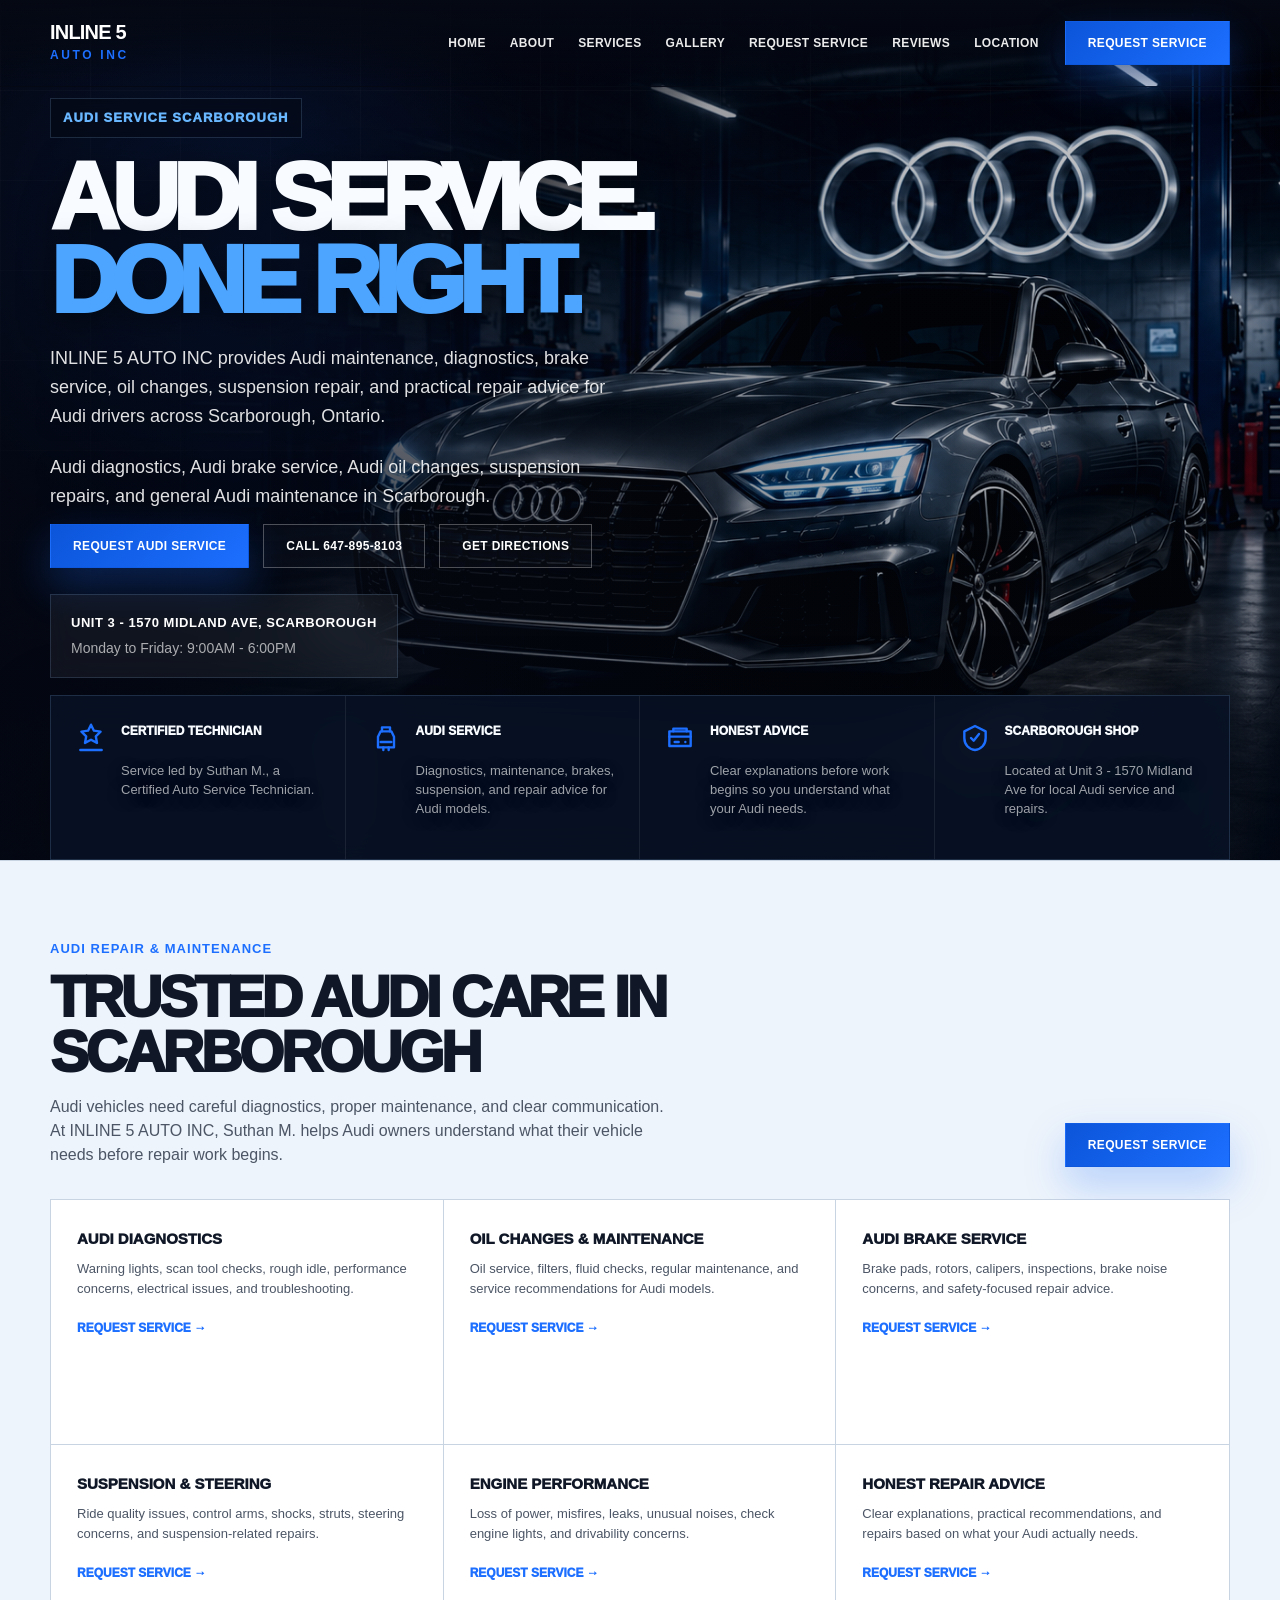
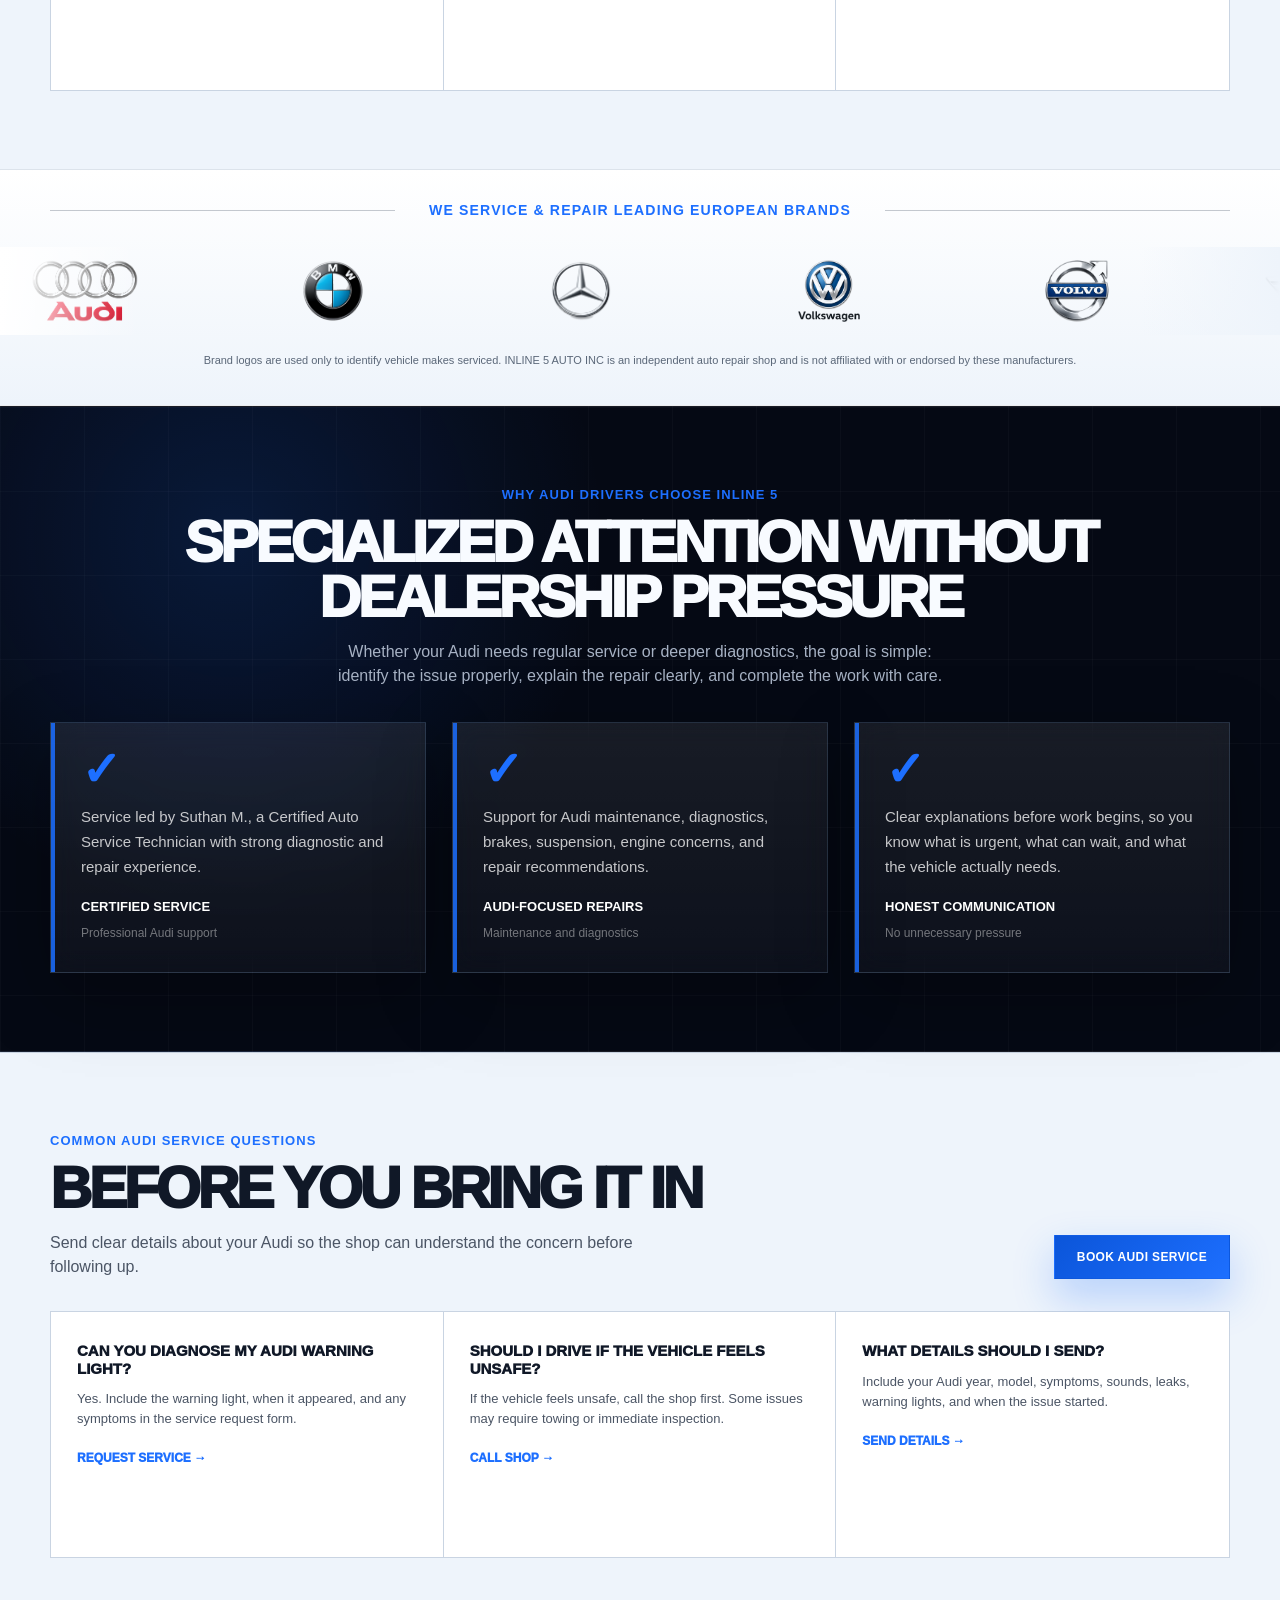
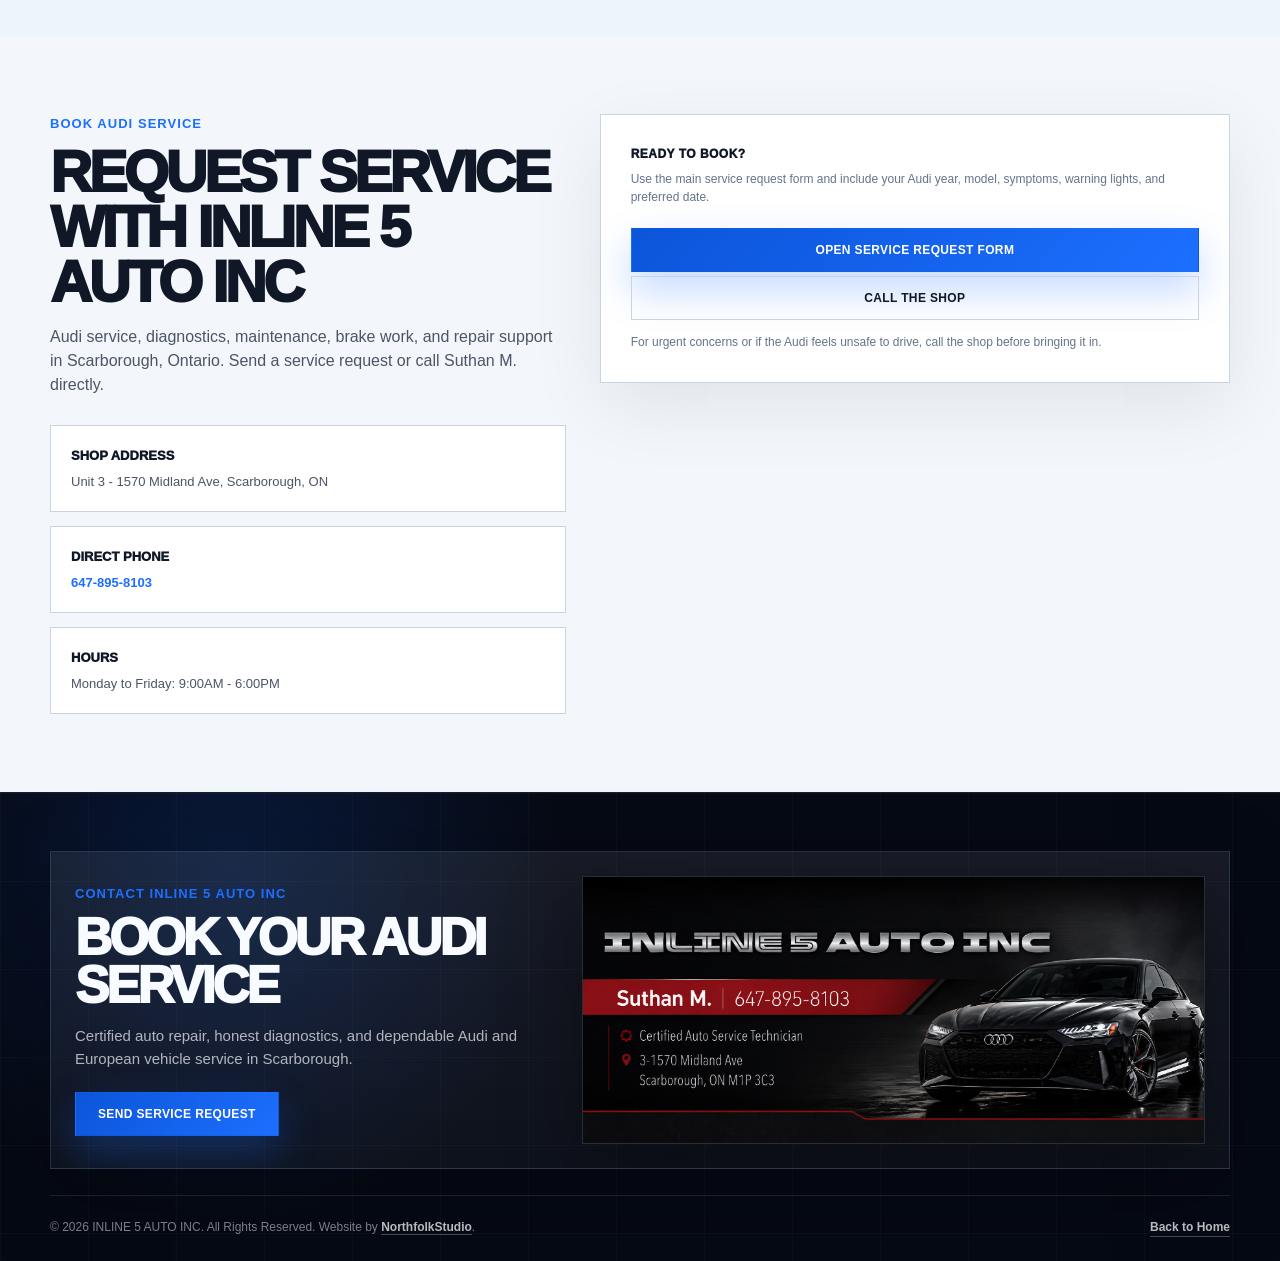
==== commit 6f05b87d: "Production release: SEO enhancements and site improvements" ====
--- a/audi-service-scarborough.html
+++ b/audi-service-scarborough.html
@@ -1,11 +1,10 @@
-﻿<!DOCTYPE html>
+<!DOCTYPE html>
 <html lang="en">
 <head>
   <meta charset="UTF-8" />
   <meta name="viewport" content="width=device-width, initial-scale=1.0" />
-
-  <link rel="icon" href="/assets/imgs/inline5.svg" type="image/svg+xml" />
-  <link rel="shortcut icon" href="/assets/imgs/inline5.svg" type="image/svg+xml" />
+  <link rel="icon" href="/assets/imgs/Inline5Favicon.png" type="image/png" />
+  <link rel="shortcut icon" href="/assets/imgs/Inline5Favicon.png" type="image/png" />
 
   <title>Audi Service Scarborough | INLINE 5 AUTO INC</title>
 
@@ -33,30 +32,53 @@
   <link rel="stylesheet" href="./assets/css/styles.css" />
 
   <script type="application/ld+json">
-  {
-    "@context": "https://schema.org",
-    "@type": "Service",
-    "name": "Audi Service in Scarborough",
-    "serviceType": "Audi repair, diagnostics and maintenance",
-    "provider": {
-      "@type": "AutoRepair",
-      "name": "INLINE 5 AUTO INC",
-      "url": "https://inline5autoinc.ca/",
-      "telephone": "+1-647-895-8103",
-      "address": {
-        "@type": "PostalAddress",
-        "streetAddress": "Unit 3 - 1570 Midland Ave",
-        "addressLocality": "Scarborough",
-        "addressRegion": "ON",
-        "addressCountry": "CA"
-      }
+{
+  "@context": "https://schema.org",
+  "@type": "Service",
+  "name": "Audi Service Scarborough",
+  "serviceType": "Audi repair, diagnostics and maintenance",
+  "url": "https://inline5autoinc.ca/audi-service-scarborough.html",
+  "provider": {
+    "@type": "AutoRepair",
+    "@id": "https://inline5autoinc.ca/#autorepair",
+    "name": "INLINE 5 AUTO INC",
+    "url": "https://inline5autoinc.ca/",
+    "image": "https://inline5autoinc.ca/assets/imgs/Inline5autocard.png",
+    "telephone": "+1-647-895-8103",
+    "address": {
+      "@type": "PostalAddress",
+      "streetAddress": "Unit 3 - 1570 Midland Ave",
+      "addressLocality": "Scarborough",
+      "addressRegion": "ON",
+      "addressCountry": "CA"
+    }
+  },
+  "areaServed": {
+    "@type": "Place",
+    "name": "Scarborough, Ontario"
+  }
+}
+  </script>
+
+  <script type="application/ld+json">
+{
+  "@context": "https://schema.org",
+  "@type": "BreadcrumbList",
+  "itemListElement": [
+    {
+      "@type": "ListItem",
+      "position": 1,
+      "name": "Home",
+      "item": "https://inline5autoinc.ca/"
     },
-    "areaServed": {
-      "@type": "Place",
-      "name": "Scarborough, Ontario"
-    },
-    "url": "https://inline5autoinc.ca/audi-service-scarborough.html"
-  }
+    {
+      "@type": "ListItem",
+      "position": 2,
+      "name": "Audi Service Scarborough",
+      "item": "https://inline5autoinc.ca/audi-service-scarborough.html"
+    }
+  ]
+}
   </script>
 </head>
 
@@ -74,13 +96,14 @@
         <a href="/">Home</a>
         <a href="/#about">About</a>
         <a href="/#services">Services</a>
-        <a href="index.html#service-request">Request Service</a>
+        <a href="/gallery.html">Gallery</a>
+        <a href="/#service-request">Request Service</a>
         <a href="/#reviews">Reviews</a>
         <a href="/#location">Location</a>
       </nav>
 
       <div class="nav-actions">
-        <a class="btn btn-primary" href="index.html#service-request">Request Service</a>
+        <a class="btn btn-primary" href="/#service-request">Request Service</a>
 
         <button
           class="menu-toggle"
@@ -100,7 +123,8 @@
       <a href="/">Home</a>
       <a href="/#about">About</a>
       <a href="/#services">Services</a>
-      <a href="index.html#service-request">Request Service</a>
+        <a href="/gallery.html">Gallery</a>
+      <a href="/#service-request">Request Service</a>
       <a href="/#reviews">Reviews</a>
       <a href="/#location">Location</a>
       <a href="tel:16478958103">Call 647-895-8103</a>
@@ -114,7 +138,7 @@
           src="./assets/imgs/hero-audi-workshop.png"
           alt="Audi in a professional workshop at Inline 5 Auto Inc"
           fetchpriority="high"
-        />
+         width="1672" height="941" />
       </div>
 
       <div class="container">
@@ -135,7 +159,7 @@
           </p>
 
           <div class="hero-buttons">
-            <a href="index.html#service-request" class="btn btn-primary">Request Audi Service</a>
+            <a href="/#service-request" class="btn btn-primary">Request Audi Service</a>
             <a href="tel:16478958103" class="btn btn-outline">Call 647-895-8103</a>
             <a
               href="https://www.google.com/maps/search/?api=1&query=1570+Midland+Ave+Unit+3+Scarborough+ON"
@@ -220,44 +244,44 @@
             </p>
           </div>
 
-          <a href="index.html#service-request" class="btn btn-primary">Request Service</a>
+          <a href="/#service-request" class="btn btn-primary">Request Service</a>
         </div>
 
         <div class="service-grid">
           <article class="service-card">
             <h3>Audi Diagnostics</h3>
             <p>Warning lights, scan tool checks, rough idle, performance concerns, electrical issues, and troubleshooting.</p>
-            <a href="index.html#service-request" class="learn-link">Request Service →</a>
+            <a href="/#service-request" class="learn-link">Request Service →</a>
           </article>
 
           <article class="service-card">
             <h3>Oil Changes & Maintenance</h3>
             <p>Oil service, filters, fluid checks, regular maintenance, and service recommendations for Audi models.</p>
-            <a href="index.html#service-request" class="learn-link">Request Service →</a>
+            <a href="/#service-request" class="learn-link">Request Service →</a>
           </article>
 
           <article class="service-card">
             <h3>Audi Brake Service</h3>
             <p>Brake pads, rotors, calipers, inspections, brake noise concerns, and safety-focused repair advice.</p>
-            <a href="index.html#service-request" class="learn-link">Request Service →</a>
+            <a href="/#service-request" class="learn-link">Request Service →</a>
           </article>
 
           <article class="service-card">
             <h3>Suspension & Steering</h3>
             <p>Ride quality issues, control arms, shocks, struts, steering concerns, and suspension-related repairs.</p>
-            <a href="index.html#service-request" class="learn-link">Request Service →</a>
+            <a href="/#service-request" class="learn-link">Request Service →</a>
           </article>
 
           <article class="service-card">
             <h3>Engine Performance</h3>
             <p>Loss of power, misfires, leaks, unusual noises, check engine lights, and drivability concerns.</p>
-            <a href="index.html#service-request" class="learn-link">Request Service →</a>
+            <a href="/#service-request" class="learn-link">Request Service →</a>
           </article>
 
           <article class="service-card">
             <h3>Honest Repair Advice</h3>
             <p>Clear explanations, practical recommendations, and repairs based on what your Audi actually needs.</p>
-            <a href="index.html#service-request" class="learn-link">Request Service →</a>
+            <a href="/#service-request" class="learn-link">Request Service →</a>
           </article>
         </div>
       </div>
@@ -273,75 +297,75 @@
       <div class="brand-marquee-window">
         <div class="brand-marquee-track">
           <div class="brand-logo audi-logo">
-            <img src="./assets/imgs/audi.png" alt="Audi repair and service in Scarborough" />
+            <img src="./assets/imgs/audi.png" alt="Audi repair and service in Scarborough"  width="1137" height="700"  loading="lazy"  decoding="async" />
           </div>
 
           <div class="brand-logo bmw-logo">
-            <img src="./assets/imgs/bmw.png" alt="BMW repair and service in Scarborough" />
+            <img src="./assets/imgs/bmw.png" alt="BMW repair and service in Scarborough"  width="623" height="622"  loading="lazy"  decoding="async" />
           </div>
 
           <div class="brand-logo mercedes-logo">
-            <img src="./assets/imgs/mercedes.png" alt="Mercedes-Benz repair and service in Scarborough" />
+            <img src="./assets/imgs/mercedes.png" alt="Mercedes-Benz repair and service in Scarborough"  width="578" height="579"  loading="lazy"  decoding="async" />
           </div>
 
           <div class="brand-logo volkswagen-logo">
-            <img src="./assets/imgs/volkswagen.png" alt="Volkswagen repair and service in Scarborough" />
+            <img src="./assets/imgs/volkswagen.png" alt="Volkswagen repair and service in Scarborough"  width="815" height="807"  loading="lazy"  decoding="async" />
           </div>
 
           <div class="brand-logo volvo-logo">
-            <img src="./assets/imgs/volvo.png" alt="Volvo repair and service in Scarborough" />
+            <img src="./assets/imgs/volvo.png" alt="Volvo repair and service in Scarborough"  width="798" height="775"  loading="lazy"  decoding="async" />
           </div>
 
           <div class="brand-logo mini-logo">
-            <img src="./assets/imgs/minicooper.png" alt="MINI Cooper repair and service in Scarborough" />
+            <img src="./assets/imgs/minicooper.png" alt="MINI Cooper repair and service in Scarborough"  width="1137" height="564"  loading="lazy"  decoding="async" />
           </div>
 
           <div class="brand-logo landrover-logo">
-            <img src="./assets/imgs/landrover.png" alt="Land Rover repair and service in Scarborough" />
+            <img src="./assets/imgs/landrover.png" alt="Land Rover repair and service in Scarborough"  width="1076" height="649"  loading="lazy"  decoding="async" />
           </div>
 
           <div class="brand-logo jaguar-logo">
-            <img src="./assets/imgs/jaguar.png" alt="Jaguar repair and service in Scarborough" />
+            <img src="./assets/imgs/jaguar.png" alt="Jaguar repair and service in Scarborough"  width="812" height="827"  loading="lazy"  decoding="async" />
           </div>
 
           <div class="brand-logo porsche-logo">
-            <img src="./assets/imgs/porche.png" alt="Porsche repair and service in Scarborough" />
+            <img src="./assets/imgs/porche.png" alt="Porsche repair and service in Scarborough"  width="1044" height="747"  loading="lazy"  decoding="async" />
           </div>
 
           <div class="brand-logo audi-logo" aria-hidden="true">
-            <img src="./assets/imgs/audi.png" alt="" />
+            <img src="./assets/imgs/audi.png" alt=""  width="1137" height="700"  loading="lazy"  decoding="async" />
           </div>
 
           <div class="brand-logo bmw-logo" aria-hidden="true">
-            <img src="./assets/imgs/bmw.png" alt="" />
+            <img src="./assets/imgs/bmw.png" alt=""  width="623" height="622"  loading="lazy"  decoding="async" />
           </div>
 
           <div class="brand-logo mercedes-logo" aria-hidden="true">
-            <img src="./assets/imgs/mercedes.png" alt="" />
+            <img src="./assets/imgs/mercedes.png" alt=""  width="578" height="579"  loading="lazy"  decoding="async" />
           </div>
 
           <div class="brand-logo volkswagen-logo" aria-hidden="true">
-            <img src="./assets/imgs/volkswagen.png" alt="" />
+            <img src="./assets/imgs/volkswagen.png" alt=""  width="815" height="807"  loading="lazy"  decoding="async" />
           </div>
 
           <div class="brand-logo volvo-logo" aria-hidden="true">
-            <img src="./assets/imgs/volvo.png" alt="" />
+            <img src="./assets/imgs/volvo.png" alt=""  width="798" height="775"  loading="lazy"  decoding="async" />
           </div>
 
           <div class="brand-logo mini-logo" aria-hidden="true">
-            <img src="./assets/imgs/minicooper.png" alt="" />
+            <img src="./assets/imgs/minicooper.png" alt=""  width="1137" height="564"  loading="lazy"  decoding="async" />
           </div>
 
           <div class="brand-logo landrover-logo" aria-hidden="true">
-            <img src="./assets/imgs/landrover.png" alt="" />
+            <img src="./assets/imgs/landrover.png" alt=""  width="1076" height="649"  loading="lazy"  decoding="async" />
           </div>
 
           <div class="brand-logo jaguar-logo" aria-hidden="true">
-            <img src="./assets/imgs/jaguar.png" alt="" />
+            <img src="./assets/imgs/jaguar.png" alt=""  width="812" height="827"  loading="lazy"  decoding="async" />
           </div>
 
           <div class="brand-logo porsche-logo" aria-hidden="true">
-            <img src="./assets/imgs/porche.png" alt="" />
+            <img src="./assets/imgs/porche.png" alt=""  width="1044" height="747"  loading="lazy"  decoding="async" />
           </div>
         </div>
       </div>
@@ -399,14 +423,14 @@
             </p>
           </div>
 
-          <a href="index.html#service-request" class="btn btn-primary">Book Audi Service</a>
+          <a href="/#service-request" class="btn btn-primary">Book Audi Service</a>
         </div>
 
         <div class="service-grid">
           <article class="service-card">
             <h3>Can You Diagnose My Audi Warning Light?</h3>
             <p>Yes. Include the warning light, when it appeared, and any symptoms in the service request form.</p>
-            <a href="index.html#service-request" class="learn-link">Request Service →</a>
+            <a href="/#service-request" class="learn-link">Request Service →</a>
           </article>
 
           <article class="service-card">
@@ -418,7 +442,7 @@
           <article class="service-card">
             <h3>What Details Should I Send?</h3>
             <p>Include your Audi year, model, symptoms, sounds, leaks, warning lights, and when the issue started.</p>
-            <a href="index.html#service-request" class="learn-link">Send Details →</a>
+            <a href="/#service-request" class="learn-link">Send Details →</a>
           </article>
         </div>
       </div>
@@ -462,7 +486,7 @@
               </p>
             </div>
 
-            <a href="index.html#service-request" class="btn btn-primary form-submit">Open Service Request Form</a>
+            <a href="/#service-request" class="btn btn-primary form-submit">Open Service Request Form</a>
             <a href="tel:16478958103" class="btn btn-light-outline form-submit">Call The Shop</a>
 
             <p class="form-disclaimer">
@@ -483,7 +507,7 @@
           <p>
             Certified auto repair, honest diagnostics, and dependable Audi and European vehicle service in Scarborough.
           </p>
-          <a href="index.html#service-request" class="btn btn-primary">Send Service Request</a>
+          <a href="/#service-request" class="btn btn-primary">Send Service Request</a>
         </div>
 
         <div class="footer-business-card">
@@ -492,7 +516,7 @@
             alt="INLINE 5 AUTO INC business card with contact details"
             loading="lazy"
             decoding="async"
-          />
+           width="1916" height="821" />
         </div>
       </div>
 
@@ -508,7 +532,7 @@
 
   <div class="mobile-call-bar">
     <a href="tel:16478958103">Call Shop</a>
-    <a href="index.html#service-request">Request Service</a>
+    <a href="/#service-request">Request Service</a>
   </div>
 
   <script>
--- a/assets/css/styles.css
+++ b/assets/css/styles.css
@@ -1216,6 +1216,15 @@
     scroll-padding-top: 86px;
   }
 
+  .nav-logo {
+    width: 125px;
+  }
+
+  body {
+    overflow-x: hidden;
+    padding-bottom: 84px;
+  }
+
   body {
     overflow-x: hidden;
     padding-bottom: 84px;
@@ -1249,6 +1258,13 @@
     font-size: 10px;
     letter-spacing: 0.14em;
   }
+
+.nav-logo {
+  width: 170px;
+  max-height: 46px;
+  object-fit: contain;
+  display: block;
+}
 
   .nav-actions .btn {
     display: none;
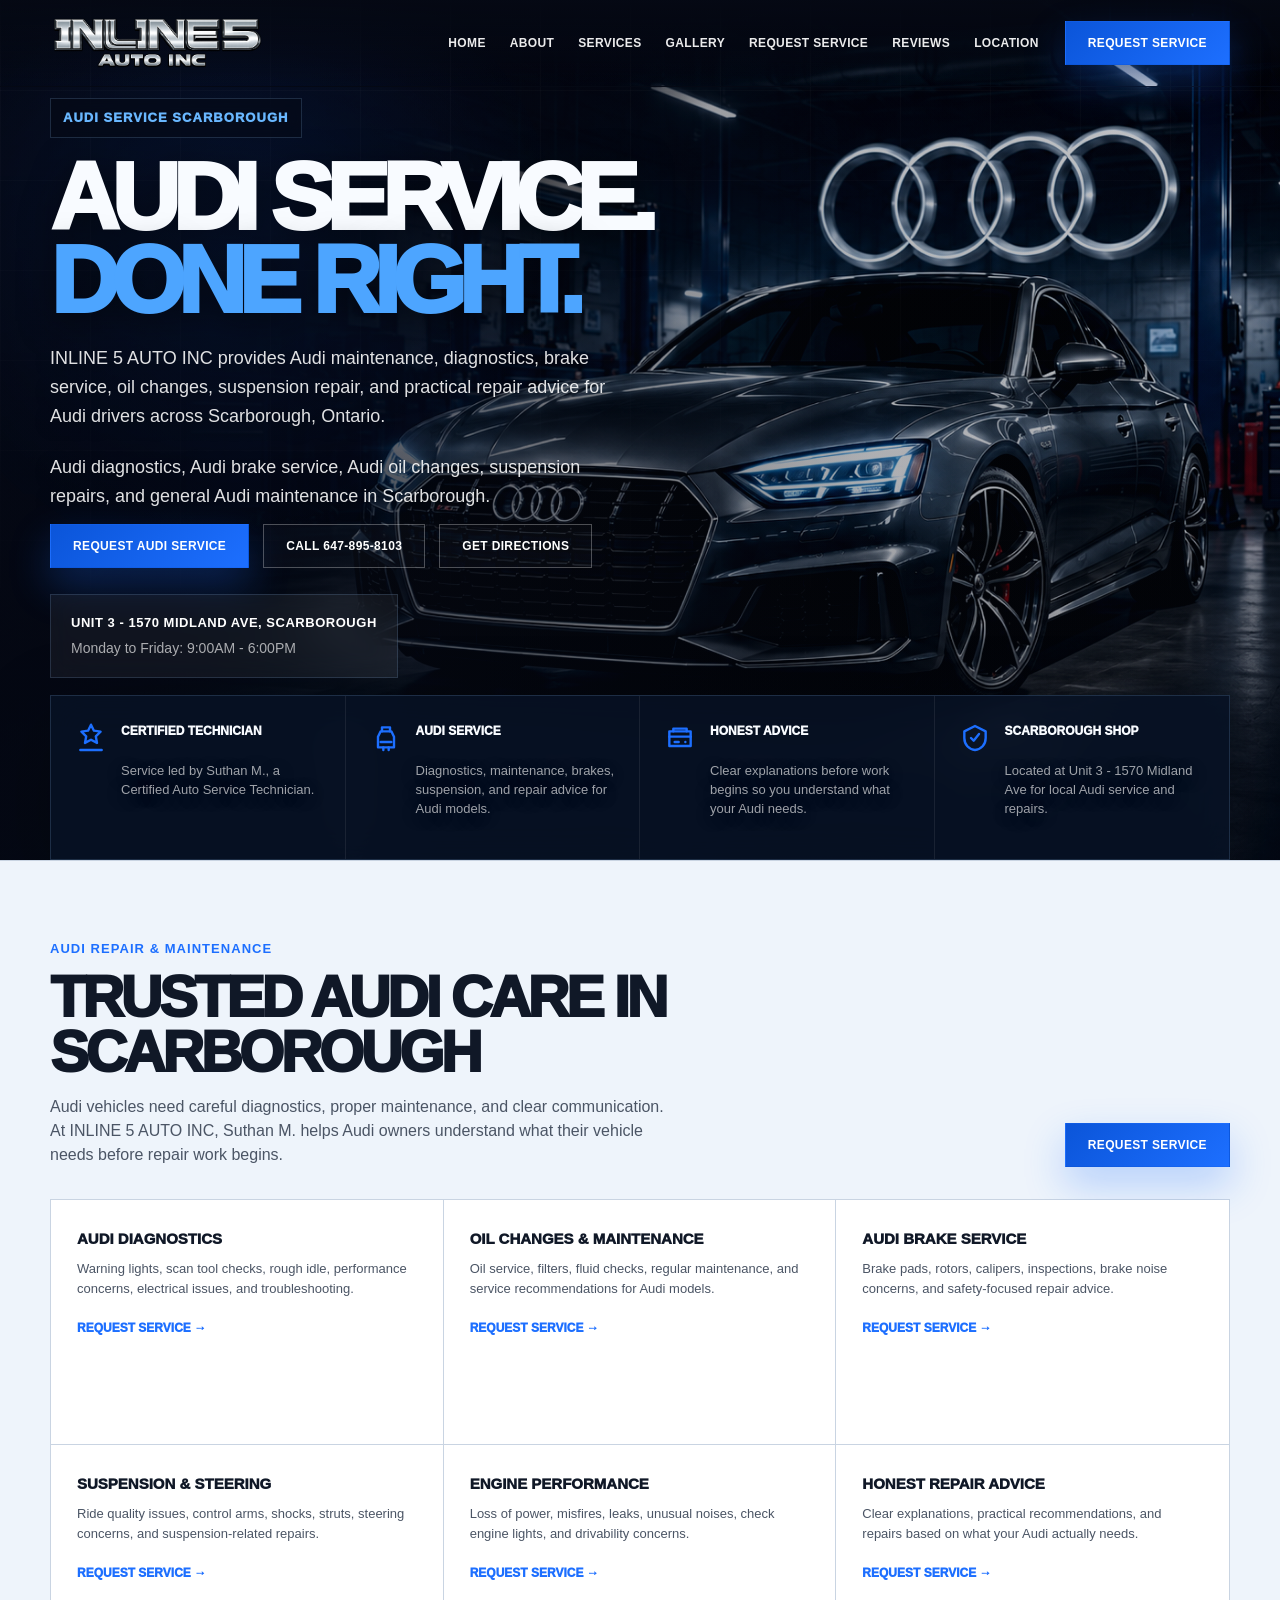
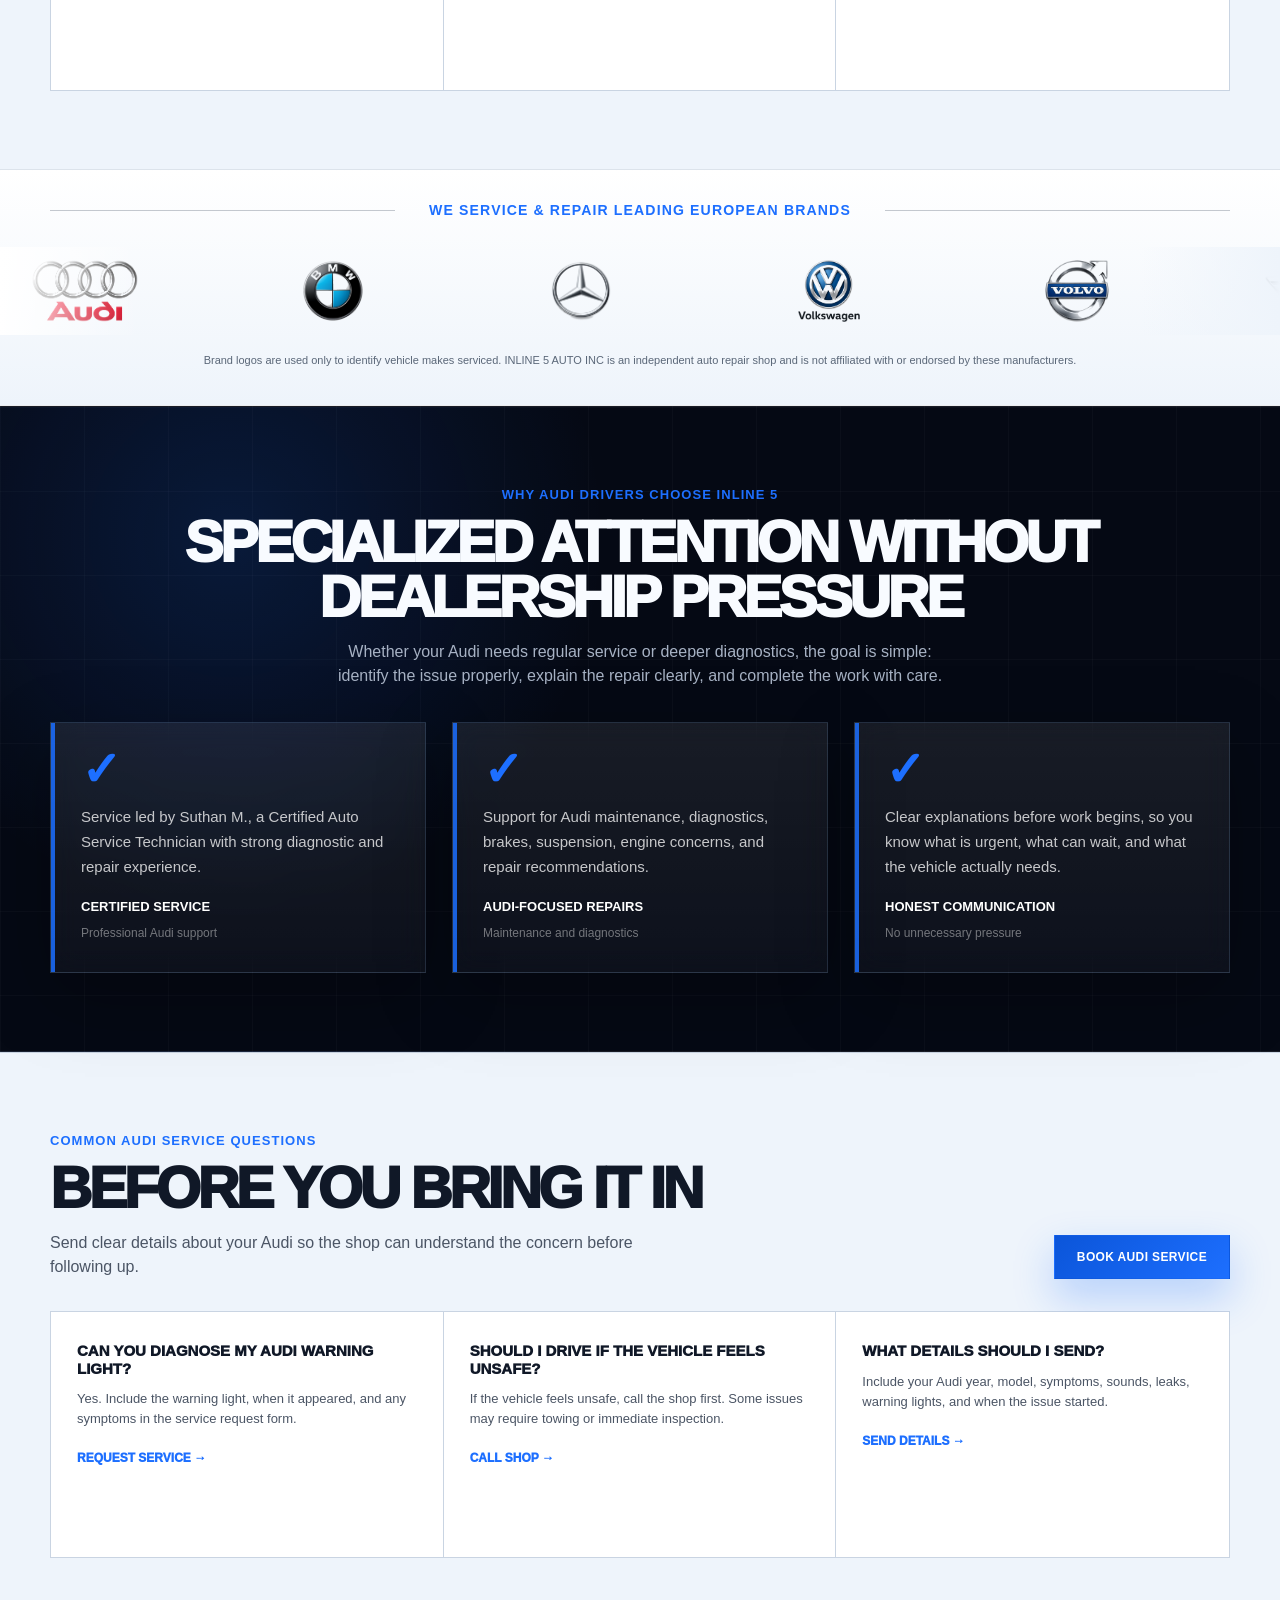
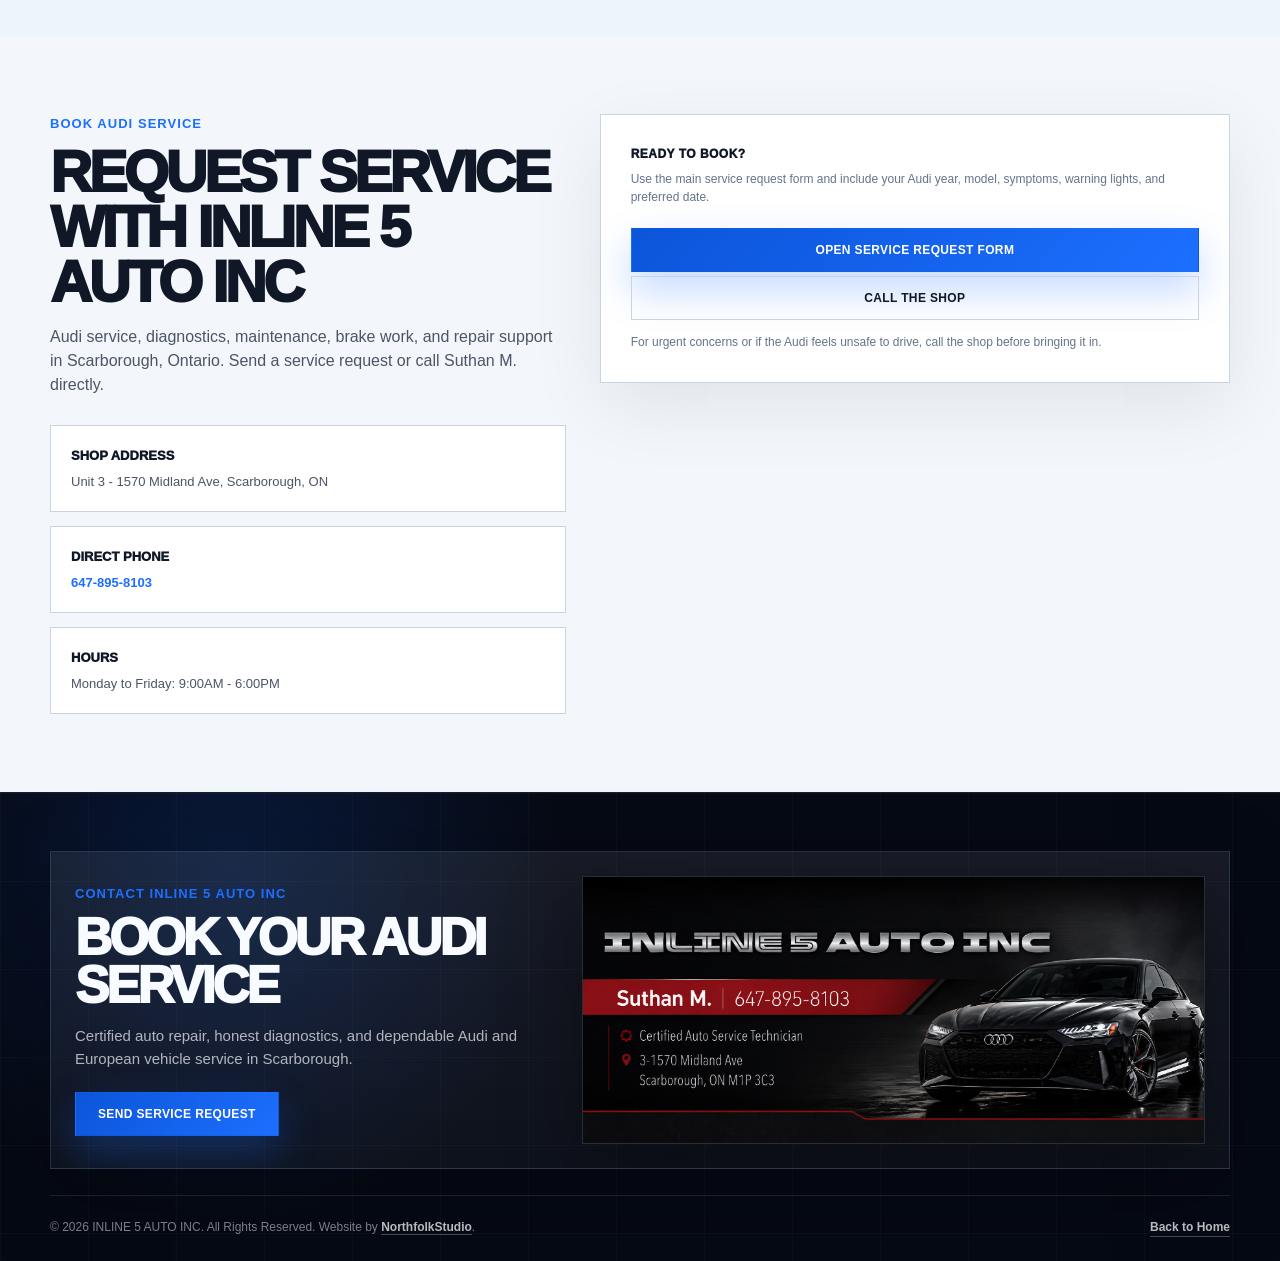
==== commit 747adc23: "Update gallery, navigation, logo, and service dropdown" ====
--- a/audi-service-scarborough.html
+++ b/audi-service-scarborough.html
@@ -85,25 +85,38 @@
 <body>
   <header class="header" id="header">
     <div class="container nav">
-      <a href="/" class="brand" aria-label="INLINE 5 AUTO INC Home">
-        <span class="brand-text">
-          <strong>INLINE 5</strong>
-          <span>Auto Inc</span>
-        </span>
+      <a href="./index.html" class="brand" aria-label="INLINE 5 AUTO INC Home">
+        <img
+          src="./assets/imgs/InlineLogo.png"
+          alt="INLINE 5 AUTO INC"
+          class="nav-logo"
+          width="1136"
+          height="294"
+          decoding="async"
+        />
       </a>
 
       <nav class="nav-links" aria-label="Primary navigation">
-        <a href="/">Home</a>
-        <a href="/#about">About</a>
-        <a href="/#services">Services</a>
-        <a href="/gallery.html">Gallery</a>
-        <a href="/#service-request">Request Service</a>
-        <a href="/#reviews">Reviews</a>
-        <a href="/#location">Location</a>
+        <a href="./index.html#home">Home</a>
+        <a href="./index.html#about">About</a>
+        <div class="nav-dropdown">
+          <a href="./index.html#services" class="nav-dropdown-toggle">Services</a>
+          <div class="nav-dropdown-menu" aria-label="Service pages">
+            <a href="./audi-service-scarborough.html">Audi Service</a>
+            <a href="./brake-service-scarborough.html">Brake Service</a>
+            <a href="./auto-diagnostics-scarborough.html">Diagnostics</a>
+            <a href="./oil-change-scarborough.html">Oil Changes</a>
+            <a href="./tire-service-scarborough.html">Tire Service</a>
+          </div>
+        </div>
+        <a href="./gallery.html">Gallery</a>
+        <a href="./index.html#service-request">Request Service</a>
+        <a href="./index.html#reviews">Reviews</a>
+        <a href="./index.html#location">Location</a>
       </nav>
 
       <div class="nav-actions">
-        <a class="btn btn-primary" href="/#service-request">Request Service</a>
+        <a class="btn btn-primary" href="./index.html#service-request">Request Service</a>
 
         <button
           class="menu-toggle"
@@ -120,13 +133,18 @@
     </div>
 
     <div class="mobile-panel" id="mobilePanel">
-      <a href="/">Home</a>
-      <a href="/#about">About</a>
-      <a href="/#services">Services</a>
-        <a href="/gallery.html">Gallery</a>
-      <a href="/#service-request">Request Service</a>
-      <a href="/#reviews">Reviews</a>
-      <a href="/#location">Location</a>
+      <a href="./index.html#home">Home</a>
+      <a href="./index.html#about">About</a>
+      <a href="./index.html#services">Services</a>
+      <a class="mobile-sub-link" href="./audi-service-scarborough.html">Audi Service</a>
+      <a class="mobile-sub-link" href="./brake-service-scarborough.html">Brake Service</a>
+      <a class="mobile-sub-link" href="./auto-diagnostics-scarborough.html">Diagnostics</a>
+      <a class="mobile-sub-link" href="./oil-change-scarborough.html">Oil Changes</a>
+      <a class="mobile-sub-link" href="./tire-service-scarborough.html">Tire Service</a>
+      <a href="./gallery.html">Gallery</a>
+      <a href="./index.html#service-request">Request Service</a>
+      <a href="./index.html#reviews">Reviews</a>
+      <a href="./index.html#location">Location</a>
       <a href="tel:16478958103">Call 647-895-8103</a>
     </div>
   </header>
@@ -159,7 +177,7 @@
           </p>
 
           <div class="hero-buttons">
-            <a href="/#service-request" class="btn btn-primary">Request Audi Service</a>
+            <a href="./index.html#service-request" class="btn btn-primary">Request Audi Service</a>
             <a href="tel:16478958103" class="btn btn-outline">Call 647-895-8103</a>
             <a
               href="https://www.google.com/maps/search/?api=1&query=1570+Midland+Ave+Unit+3+Scarborough+ON"
@@ -244,44 +262,44 @@
             </p>
           </div>
 
-          <a href="/#service-request" class="btn btn-primary">Request Service</a>
+          <a href="./index.html#service-request" class="btn btn-primary">Request Service</a>
         </div>
 
         <div class="service-grid">
           <article class="service-card">
             <h3>Audi Diagnostics</h3>
             <p>Warning lights, scan tool checks, rough idle, performance concerns, electrical issues, and troubleshooting.</p>
-            <a href="/#service-request" class="learn-link">Request Service →</a>
+            <a href="./index.html#service-request" class="learn-link">Request Service →</a>
           </article>
 
           <article class="service-card">
             <h3>Oil Changes & Maintenance</h3>
             <p>Oil service, filters, fluid checks, regular maintenance, and service recommendations for Audi models.</p>
-            <a href="/#service-request" class="learn-link">Request Service →</a>
+            <a href="./index.html#service-request" class="learn-link">Request Service →</a>
           </article>
 
           <article class="service-card">
             <h3>Audi Brake Service</h3>
             <p>Brake pads, rotors, calipers, inspections, brake noise concerns, and safety-focused repair advice.</p>
-            <a href="/#service-request" class="learn-link">Request Service →</a>
+            <a href="./index.html#service-request" class="learn-link">Request Service →</a>
           </article>
 
           <article class="service-card">
             <h3>Suspension & Steering</h3>
             <p>Ride quality issues, control arms, shocks, struts, steering concerns, and suspension-related repairs.</p>
-            <a href="/#service-request" class="learn-link">Request Service →</a>
+            <a href="./index.html#service-request" class="learn-link">Request Service →</a>
           </article>
 
           <article class="service-card">
             <h3>Engine Performance</h3>
             <p>Loss of power, misfires, leaks, unusual noises, check engine lights, and drivability concerns.</p>
-            <a href="/#service-request" class="learn-link">Request Service →</a>
+            <a href="./index.html#service-request" class="learn-link">Request Service →</a>
           </article>
 
           <article class="service-card">
             <h3>Honest Repair Advice</h3>
             <p>Clear explanations, practical recommendations, and repairs based on what your Audi actually needs.</p>
-            <a href="/#service-request" class="learn-link">Request Service →</a>
+            <a href="./index.html#service-request" class="learn-link">Request Service →</a>
           </article>
         </div>
       </div>
@@ -423,14 +441,14 @@
             </p>
           </div>
 
-          <a href="/#service-request" class="btn btn-primary">Book Audi Service</a>
+          <a href="./index.html#service-request" class="btn btn-primary">Book Audi Service</a>
         </div>
 
         <div class="service-grid">
           <article class="service-card">
             <h3>Can You Diagnose My Audi Warning Light?</h3>
             <p>Yes. Include the warning light, when it appeared, and any symptoms in the service request form.</p>
-            <a href="/#service-request" class="learn-link">Request Service →</a>
+            <a href="./index.html#service-request" class="learn-link">Request Service →</a>
           </article>
 
           <article class="service-card">
@@ -442,7 +460,7 @@
           <article class="service-card">
             <h3>What Details Should I Send?</h3>
             <p>Include your Audi year, model, symptoms, sounds, leaks, warning lights, and when the issue started.</p>
-            <a href="/#service-request" class="learn-link">Send Details →</a>
+            <a href="./index.html#service-request" class="learn-link">Send Details →</a>
           </article>
         </div>
       </div>
@@ -486,7 +504,7 @@
               </p>
             </div>
 
-            <a href="/#service-request" class="btn btn-primary form-submit">Open Service Request Form</a>
+            <a href="./index.html#service-request" class="btn btn-primary form-submit">Open Service Request Form</a>
             <a href="tel:16478958103" class="btn btn-light-outline form-submit">Call The Shop</a>
 
             <p class="form-disclaimer">
@@ -507,7 +525,7 @@
           <p>
             Certified auto repair, honest diagnostics, and dependable Audi and European vehicle service in Scarborough.
           </p>
-          <a href="/#service-request" class="btn btn-primary">Send Service Request</a>
+          <a href="./index.html#service-request" class="btn btn-primary">Send Service Request</a>
         </div>
 
         <div class="footer-business-card">
@@ -525,14 +543,14 @@
           © 2026 INLINE 5 AUTO INC. All Rights Reserved.
           Website by <a href="https://northfolkstudio.com" target="_blank" rel="noopener">NorthfolkStudio</a>.
         </span>
-        <a href="/">Back to Home</a>
+        <a href="./index.html">Back to Home</a>
       </div>
     </div>
   </footer>
 
   <div class="mobile-call-bar">
     <a href="tel:16478958103">Call Shop</a>
-    <a href="/#service-request">Request Service</a>
+    <a href="./index.html#service-request">Request Service</a>
   </div>
 
   <script>
--- a/assets/css/styles.css
+++ b/assets/css/styles.css
@@ -203,6 +203,84 @@
   align-items: center;
   gap: 12px;
   min-width: max-content;
+}
+
+.nav-logo {
+  width: 215px;
+  max-height: 58px;
+  height: auto;
+  object-fit: contain;
+  display: block;
+  flex: 0 0 auto;
+}
+
+.nav-dropdown {
+  position: relative;
+  display: flex;
+  align-items: center;
+}
+
+.nav-dropdown-toggle::after {
+  content: "▾";
+  font-size: 9px;
+  margin-left: 6px;
+  color: #4da5ff;
+}
+
+.nav-dropdown-menu {
+  position: absolute;
+  top: 100%;
+  left: 50%;
+  transform: translateX(-50%) translateY(0);
+  min-width: 230px;
+  padding: 10px;
+  background: rgba(5, 9, 20, 0.98);
+  border: 1px solid rgba(147, 197, 253, 0.18);
+  box-shadow: 0 24px 70px rgba(0, 0, 0, 0.38);
+  opacity: 0;
+  visibility: hidden;
+  pointer-events: none;
+  transition: opacity 0.16s ease, visibility 0.16s ease;
+  backdrop-filter: blur(18px);
+  z-index: 90;
+}
+
+.nav-dropdown:hover .nav-dropdown-menu,
+.nav-dropdown:focus-within .nav-dropdown-menu {
+  opacity: 1;
+  visibility: visible;
+  pointer-events: auto;
+  transform: translateX(-50%) translateY(0);
+}
+
+.nav-dropdown-menu::before {
+  content: "";
+  position: absolute;
+  left: 0;
+  right: 0;
+  top: -12px;
+  height: 12px;
+}
+
+.nav-dropdown-menu a {
+  display: block;
+  padding: 12px 14px;
+  white-space: nowrap;
+  font-size: 12px;
+  border-bottom: 1px solid rgba(255, 255, 255, 0.08);
+}
+
+.nav-dropdown-menu a:last-child {
+  border-bottom: 0;
+}
+
+.nav-dropdown-menu a::after {
+  display: none;
+}
+
+.nav-dropdown-menu a:hover {
+  color: #69b7ff;
+  background: rgba(255, 255, 255, 0.045);
 }
 
 .brand-text strong {
@@ -1212,15 +1290,22 @@
 }
 
 @media (max-width: 768px) {
+  .nav-logo {
+    width: 150px;
+    max-height: 42px;
+  }
+
+  .mobile-sub-link {
+    padding-left: 18px !important;
+    color: #69b7ff !important;
+    font-size: 12px !important;
+    border-bottom-color: rgba(105, 183, 255, 0.12) !important;
+  }
+
   html {
     scroll-padding-top: 86px;
   }
-
-  .nav-logo {
-    width: 125px;
-  }
-
-  body {
+body {
     overflow-x: hidden;
     padding-bottom: 84px;
   }
@@ -1258,15 +1343,7 @@
     font-size: 10px;
     letter-spacing: 0.14em;
   }
-
-.nav-logo {
-  width: 170px;
-  max-height: 46px;
-  object-fit: contain;
-  display: block;
-}
-
-  .nav-actions .btn {
+.nav-actions .btn {
     display: none;
   }
 
@@ -1621,4 +1698,14 @@
     animation-iteration-count: 1 !important;
     transition-duration: 0.001ms !important;
   }
-}+}
+
+@media (max-width: 768px) {
+  .about-image img {
+    object-position: center top;
+  }
+
+  .location {
+    background-position: 35% center;
+  }
+}
